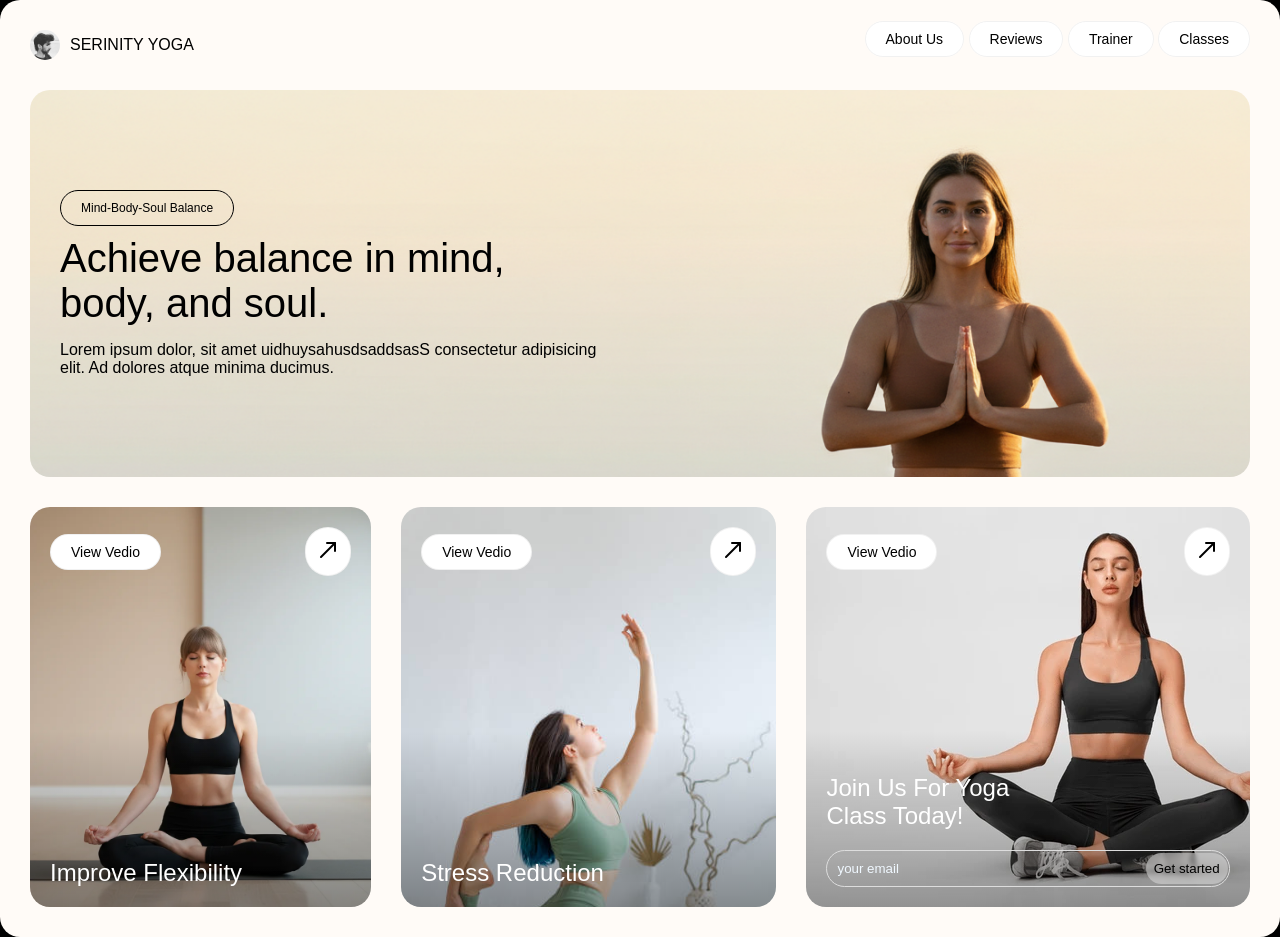
==== index.html @ 4e888dea "created a hero section after 2 days of learning css" ====
<!DOCTYPE html>
<html lang="en">

<head>
    <meta charset="UTF-8">
    <meta name="viewport" content="width=device-width, initial-scale=1.0">
    <title>yoga website</title>
    <link rel="stylesheet" href="index.css">
</head>

<body>
    <nav>
        <div class="logo-holder">
            <img src="dp.jpg" alt="logo">
            <div>SERINITY YOGA</div>
        </div>
        <div class="nav-link">
            <a href="">about us</a>
            <a href="">reviews</a>
            <a href="">trainer</a>
            <a href="">classes</a>
        </div>
    </nav>
    <div class="layout">
        <div class="header-content">
            <div>mind-body-soul balance</div>
            <h2>Achieve balance in mind, body, and soul.</h2>
            <p>Lorem ipsum dolor, sit amet uidhuysahusdsaddsasS consectetur adipisicing elit. Ad dolores atque minima
                ducimus.</p>
        </div>
        <div></div>
    </div>
    <div class="card-holder">
        <div class="card">
            <div class="overlay"></div>
            <div class="card-heading-holder">
                <div>view vedio</div>
                <button>
                    <img src="./img/arrow-right-top.svg" alt="">
                </button>
            </div>
            <div class="card-fotter">
                improve flexibility
            </div>
        </div>
        <div class="card card2">
            <div class="overlay"></div>
            <div class="card-heading-holder">
                <div>view vedio</div>
                <button>
                    <img src="./img/arrow-right-top.svg" alt="">
                </button>
            </div>
            <div class="card-fotter">
                stress reduction
            </div>
        </div>
        <div class="card card3">
            <div class="overlay"></div>
            <div class="card-heading-holder">
                <div>view vedio</div>
                <button>
                    <img src="./img/arrow-right-top.svg" alt="">
                </button>
            </div>
            <div class="card-fotter">

                <div class="card-fotter-content-holder">
                    <div>join us for yoga class today!</div>
                    <div></div>
                </div>
                <div class="card-fotter-input-holder">
                    <input type="text" placeholder="your email">
                    <button>Get started</button>
                </div>
            </div>
        </div>
    </div>

</body>

</html>
---- index.css ----
* {
    margin: 0px;
    padding: 0px;
    text-decoration: none;
    box-sizing: border-box;
    font-family: sans-serif;
    /* border: 1px solid rgba(255, 0, 0, 0.406); */
}

html{
    background-color: black;
}

body {
    background-color: #fffbf7;
    border-radius: 20px;
}

nav {
    padding: 30px;
    display: flex;
    justify-content: space-between;

}

a {
    padding: 9px 20px;
    border-radius: 999px;
    background-color: white;
    color: black;
    font-size: 14px;
    border: 1px solid rgba(0, 0, 0, 0.054);
    text-transform: capitalize;
}

.logo-holder>img {
    width: 30px;
    border-radius: 999px;
}

.logo-holder {
    display: flex;
    gap: 10px;
    align-items: center;
}

.layout {
    /* display: flex;
    justify-content: space-between; */
    margin: 0px 30px 0px 30px;
    border-radius: 20px;
    background: url("./img/bg3.png");
    background-size: cover;
}

.header-content {
    width: 50%;
    padding: 100px 30px;
}

.header-content>div {
    text-transform: capitalize;
}

.header-content>div {
    border: 1px solid black;
    width: fit-content;
    padding: 10px 20px;
    border-radius: 999px;
    font-size: 12px;
}

.header-content>h2 {
    font-size: 40px;
    font-weight: 500;
    margin-top: 10px;
    margin-bottom: 15px;
}

.card-holder {
    padding: 30px;
    display: grid;
    grid-template-columns: 1fr 1.1fr 1.3fr;
    gap: 30px;

}

.card {
    background-color: aqua;
    padding: 20px;
    border-radius: 20px;
    height: 400px;
    display: flex;
    flex-direction: column;
    justify-content: space-between;
    background: url("./img/2.webp");
    background-size: cover;
    position: relative;
}

.card-heading-holder {
    display: flex;
    justify-content: space-between;
    align-items: center;
}

.card-heading-holder>div {
    padding: 9px 20px;
    border-radius: 999px;
    background-color: white;
    color: black;
    font-size: 14px;
    border: 1px solid rgba(0, 0, 0, 0.054);
    text-transform: capitalize;
}

.card-heading-holder>button {
    padding: 10px;
    border-radius: 999px;
    background-color: white;
    color: black;
    font-size: 14px;
    border: 1px solid rgba(0, 0, 0, 0.054);
    text-transform: capitalize;
}

.card-heading-holder>button img {
    width: 24px;
    height: 24px;
}

.card-fotter {
    color: white;
    font-size: 24px;
    font-weight: 500;
    text-transform: capitalize;
    z-index: 1;
}

.card-heading-holder {
    z-index: 1;
}

.card2 {
    background: url("./img/10.jpg");
    background-size: cover;
}

.card3 {
    background: url("./img/7.webp");
    background-size: cover;
}

.card>.overlay {
    height: 400px;
    width: 100%;
    position: absolute;
    left: 0;
    top: 0;
    background: linear-gradient(180deg, rgba(255, 0, 0, 0) 56%, rgba(0, 0, 0, 1) 100%);
    opacity: 0.4;
    border-radius: 20px;
}

/* .card-fotter-content-holder{
    display:flex;
    justify-content: space-between;
} */
.card-fotter-content-holder:nth-child(1) {
    width: 60%;
}

.card-fotter-input-holder>input {
    background-color: transparent;
    padding: 10px;
    border-radius: 999px;
    border: 1.5px solid #ddd;
    width: 100%;
    margin-top: 20px;
}

.card-fotter-input-holder>input::placeholder {
    color: aliceblue;
}

.card-fotter-input-holder>button {
    position: absolute;
    top: 20.5px;
    ;
    right: 0.5px;
    padding: 8px;
    margin: 2px;
    border-radius: 999px;
    color: black;
    background: rgba(225, 225, 225, 0.5);
    backdrop-filter: blur(2px);
    border: none;
}

.card-fotter-input-holder {
    position: relative;
}
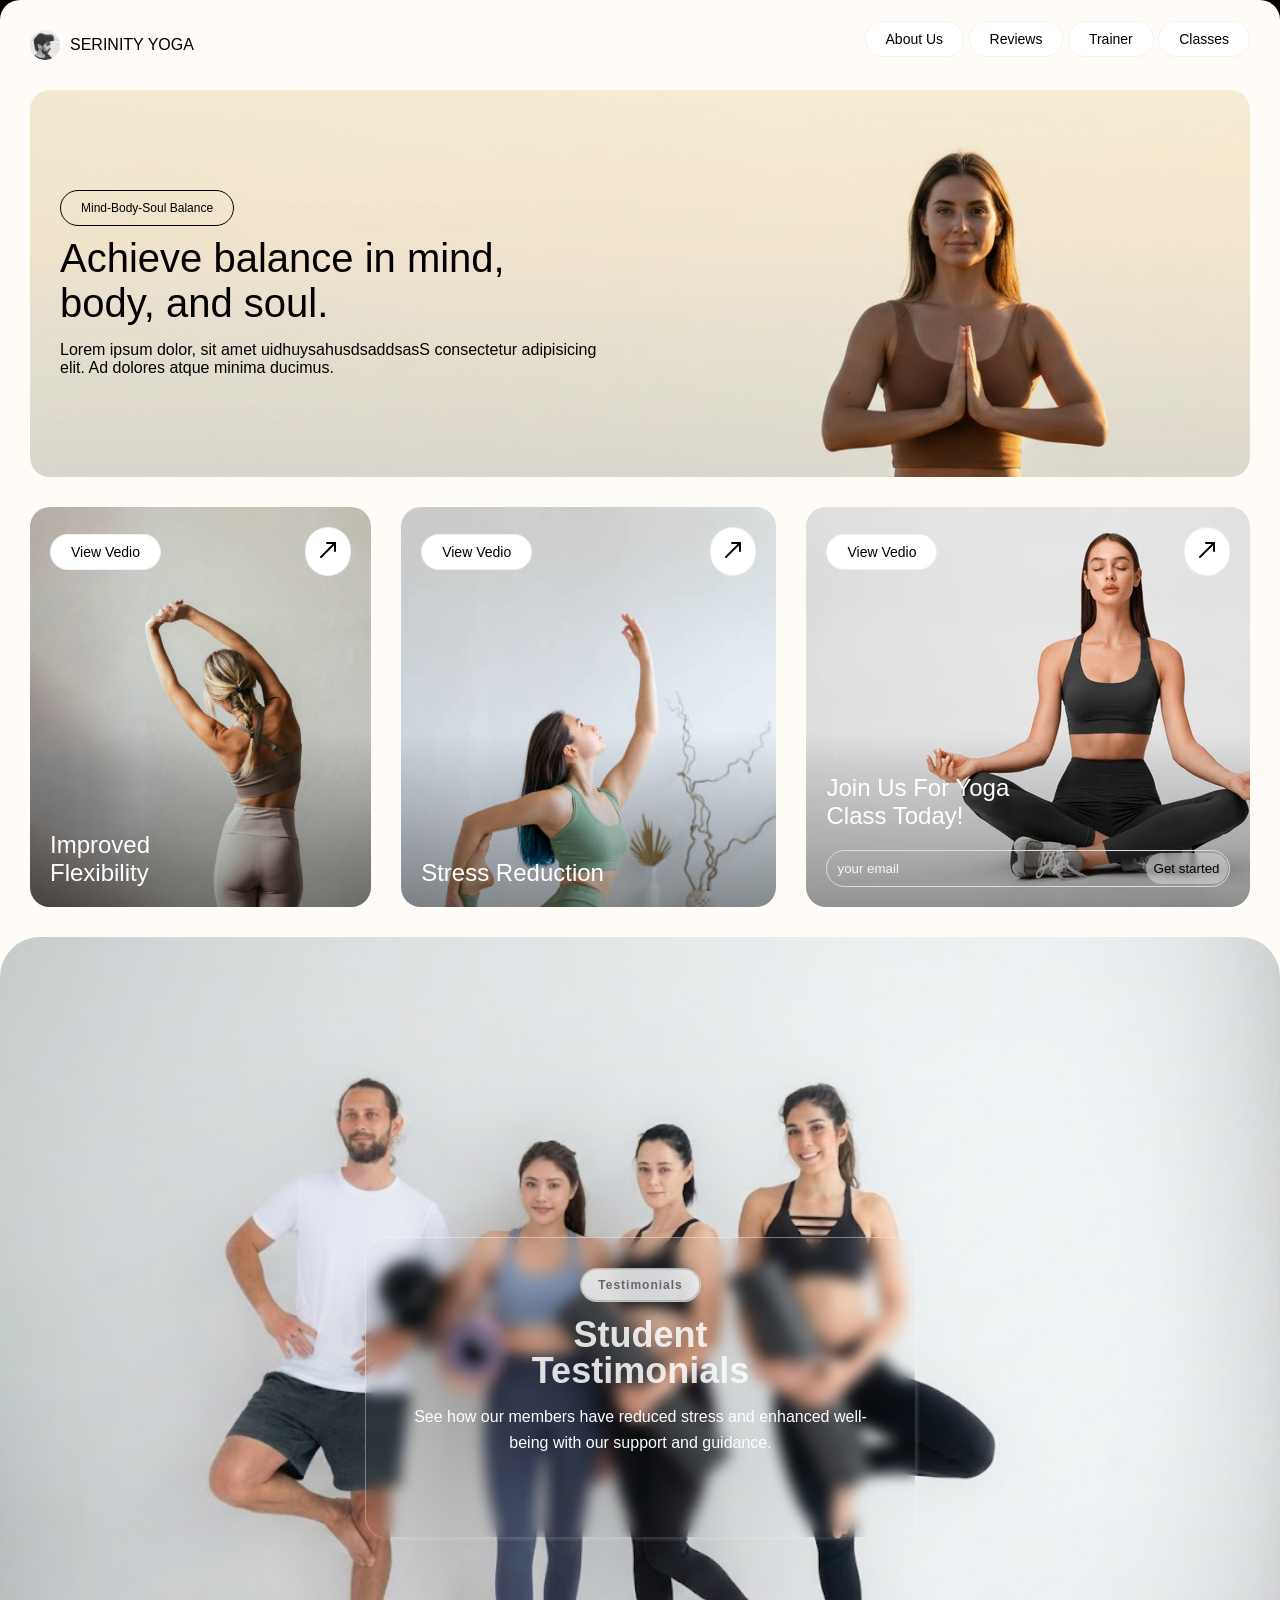
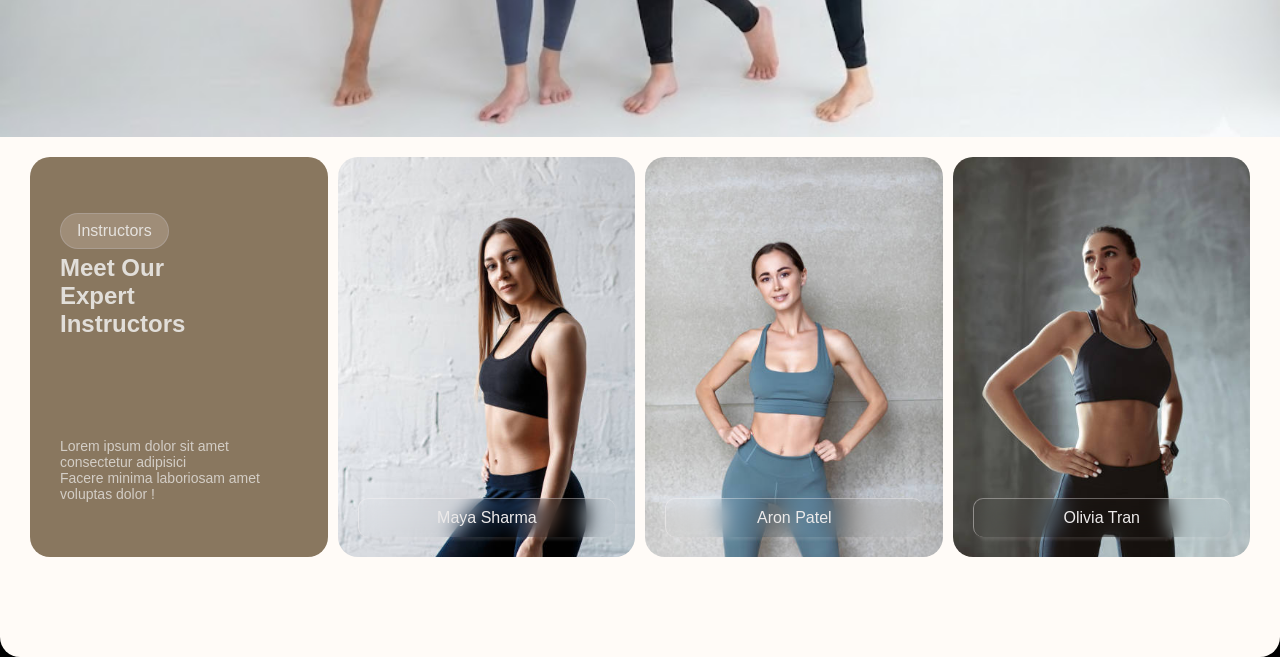
==== commit 650db9c1: "instructor and testimonial page done day2" ====
--- a/index.html
+++ b/index.html
@@ -40,7 +40,7 @@
                 </button>
             </div>
             <div class="card-fotter">
-                improve flexibility
+                improved <br>flexibility
             </div>
         </div>
         <div class="card card2">
@@ -77,6 +77,38 @@
         </div>
     </div>
 
+    <section class="testimonials-header">
+        <div class="glass-container"><button>Testimonials</button>
+            <h2>Student<br>Testimonials</h2>
+            <p>See how our members have reduced stress and enhanced well-being with our support and guidance.</p>
+        </div>
+    </section>
+    <section class="instructor-header">
+        <div class="box1">
+            <span>Instructors</span>
+            <h2>Meet Our <br>Expert <br>Instructors</h2>
+            <p>Lorem ipsum dolor sit amet consectetur adipisici <br>Facere minima laboriosam amet voluptas dolor !</p>
+        </div>
+        </div>
+        <div class="box box2">
+            <div class="overlay">
+                <span>Maya Sharma</span>
+            </div>
+        </div>
+        <div class="box box3">
+            <div class="overlay">
+                <span>Aron Patel</span>
+            </div>
+        </div>
+        <div class="box box4">
+            <div class="overlay">
+                <span>olivia tran</span>
+            </div>
+        </div>
+    </section>
+    <section class="workshop-header">
+        
+    </section>
 </body>
 
 </html>
--- a/index.css
+++ b/index.css
@@ -7,8 +7,9 @@
     /* border: 1px solid rgba(255, 0, 0, 0.406); */
 }
 
-html{
+html {
     background-color: black;
+    height: 100%;
 }
 
 body {
@@ -93,7 +94,7 @@
     display: flex;
     flex-direction: column;
     justify-content: space-between;
-    background: url("./img/2.webp");
+    background: url(img/card-bg2.jpg);
     background-size: cover;
     position: relative;
 }
@@ -199,4 +200,162 @@
 
 .card-fotter-input-holder {
     position: relative;
+}
+
+.testimonials-header {
+    display: flex;
+    flex-direction: column;
+    align-items: center;
+    justify-content: center;
+    text-align: center;
+    padding: 300px 30px 200px 30px;
+    background-color: #fff;
+    border-radius: 40px 40px 0px 0px;
+    background-image: url(img/testimonial-new1.jpg);
+    background-size: cover;
+
+}
+
+.testimonials-header button {
+    background-color: #f3f4f6dd;
+    color: #666;
+    padding: 8px 16px;
+    border-radius: 50px;
+    font-size: 12px;
+    font-weight: 600;
+    margin-bottom: 15px;
+    letter-spacing: 1px;
+    border: 2px groove rgba(128, 128, 128, 0.233);
+}
+
+.testimonials-header h2 {
+    font-size: 36px;
+    line-height: 1;
+    color: rgba(251, 250, 250, 0.865);
+    margin-bottom: 15px;
+}
+
+
+.testimonials-header p {
+    color: rgb(254, 254, 254);
+    width: 480px;
+    line-height: 1.6;
+    margin: 0 auto;
+
+}
+
+.instructor-header {
+    display: flex;
+    justify-content: space-evenly;
+    padding: 20px 30px 100px 30px;
+    max-width: 100%;
+    gap: 10px;
+}
+
+.box1 {
+    display: flex;
+    flex-direction: column;
+    justify-content: center;
+    padding: 30px;
+    background-color: rgb(137, 119, 95);
+    border-radius: 20px;
+    height: 400px;
+    width: 300px;
+    /* background: url(img/plane\ bg\ 5.jpg); */
+    background-size: cover;
+}
+
+.box1 span {
+    color: rgba(245, 245, 245, 0.814);
+    padding: 8px 16px;
+    background-color: #c1b2a163;
+    width: fit-content;
+    border-radius: 999px;
+    /* margin-top: 10px; */
+    border: 1px groove rgba(184, 173, 173, 0.478);
+    margin-bottom: 5px;
+}
+
+.box1 h2 {
+    color: rgba(245, 245, 245, 0.814);
+    margin-bottom: 100px;
+}
+
+.box1 p {
+    font-size: 14px;
+    color: rgba(245, 245, 245, 0.686);
+}
+
+.box2 {
+    display: flex;
+    flex-direction: column;
+    justify-content: flex-end;
+    padding: 20px;
+    background: url(img/card-bg11.jpg);
+    background-size: cover;
+    border-radius: 20px;
+    height: 400px;
+    width: 300px;
+}
+
+.box3 {
+    display: flex;
+    flex-direction: column;
+    justify-content: flex-end;
+    padding: 20px;
+    background: url(img/card-bg12.jpg);
+    background-size: cover;
+
+    border-radius: 20px;
+    height: 400px;
+    width: 300px;
+}
+
+.box4 {
+    display: flex;
+    flex-direction: column;
+    justify-content: flex-end;
+    padding: 20px;
+    background: url(img/card-bg\ 13.jpg);
+    background-size: cover;
+    border-radius: 20px;
+    height: 400px;
+    width: 300px;
+}
+
+.box {
+    position: relative;
+    text-transform: capitalize;
+}
+
+.box .overlay {
+    display: flex;
+    flex-direction: column;
+    justify-content: flex-end;
+    border-radius: 20px;
+    height: 400px;
+    width: auto;
+    text-align: center;
+}
+
+.overlay span {
+    background-color: rgba(255, 255, 255, 0);
+    padding: 10px;
+    border-radius: 10px;
+    backdrop-filter: blur(10px);
+    color: rgb(236, 234, 234);
+    border-top: 1px solid rgba(255, 250, 250, 0.344);
+    border-left: 1px solid rgba(255, 250, 250, 0.407);
+    box-shadow: 3px 3px 3px rgba(255, 250, 250, 0.106);
+}
+.glass-container {
+    height: 300px;
+    width: 550px;
+    padding: 30px;
+    border-radius: 20px;
+    background-color: rgba(255, 255, 255, 0);
+    backdrop-filter: blur(7px);
+    border-top: 1px solid rgba(255, 255, 255, 0.411);
+    border-left: 1px solid rgba(255, 255, 255, 0.355);
+    box-shadow: 3px 3px 3px rgba(255, 255, 255, 0.146);
 }
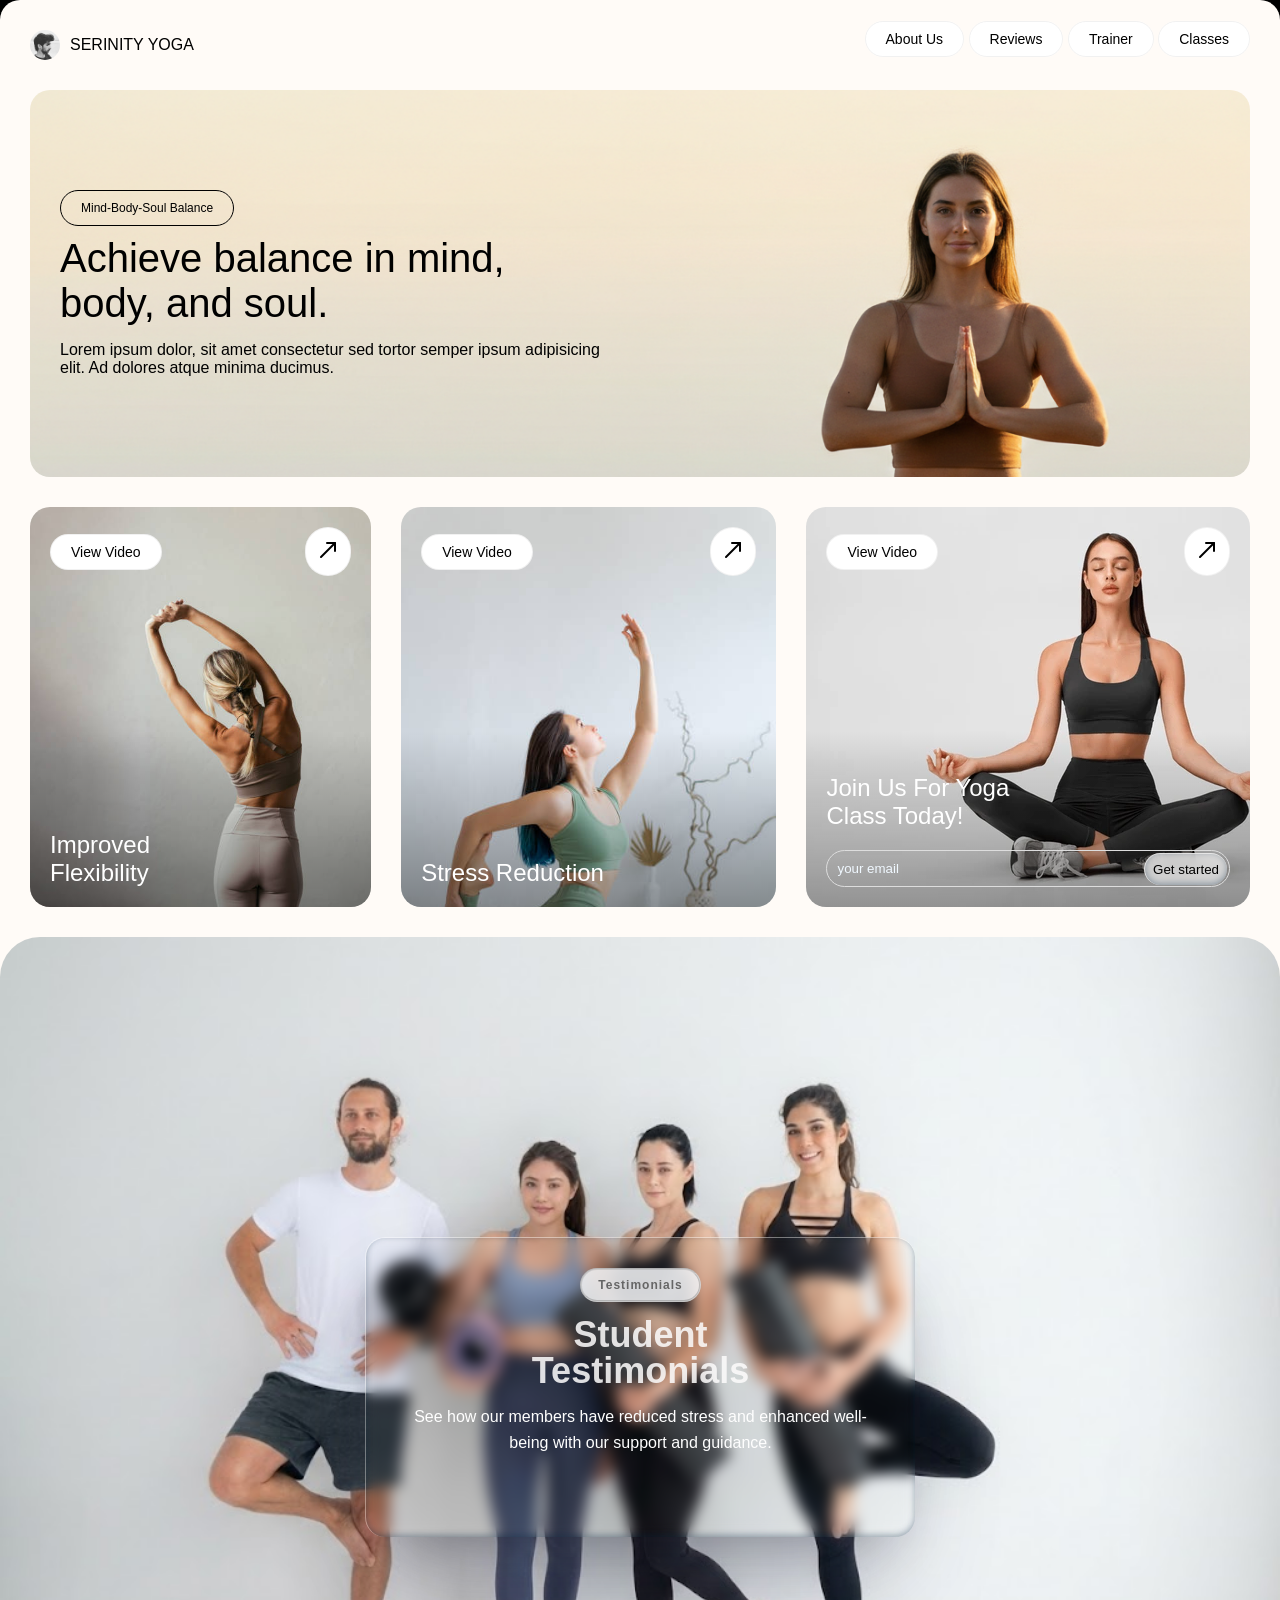
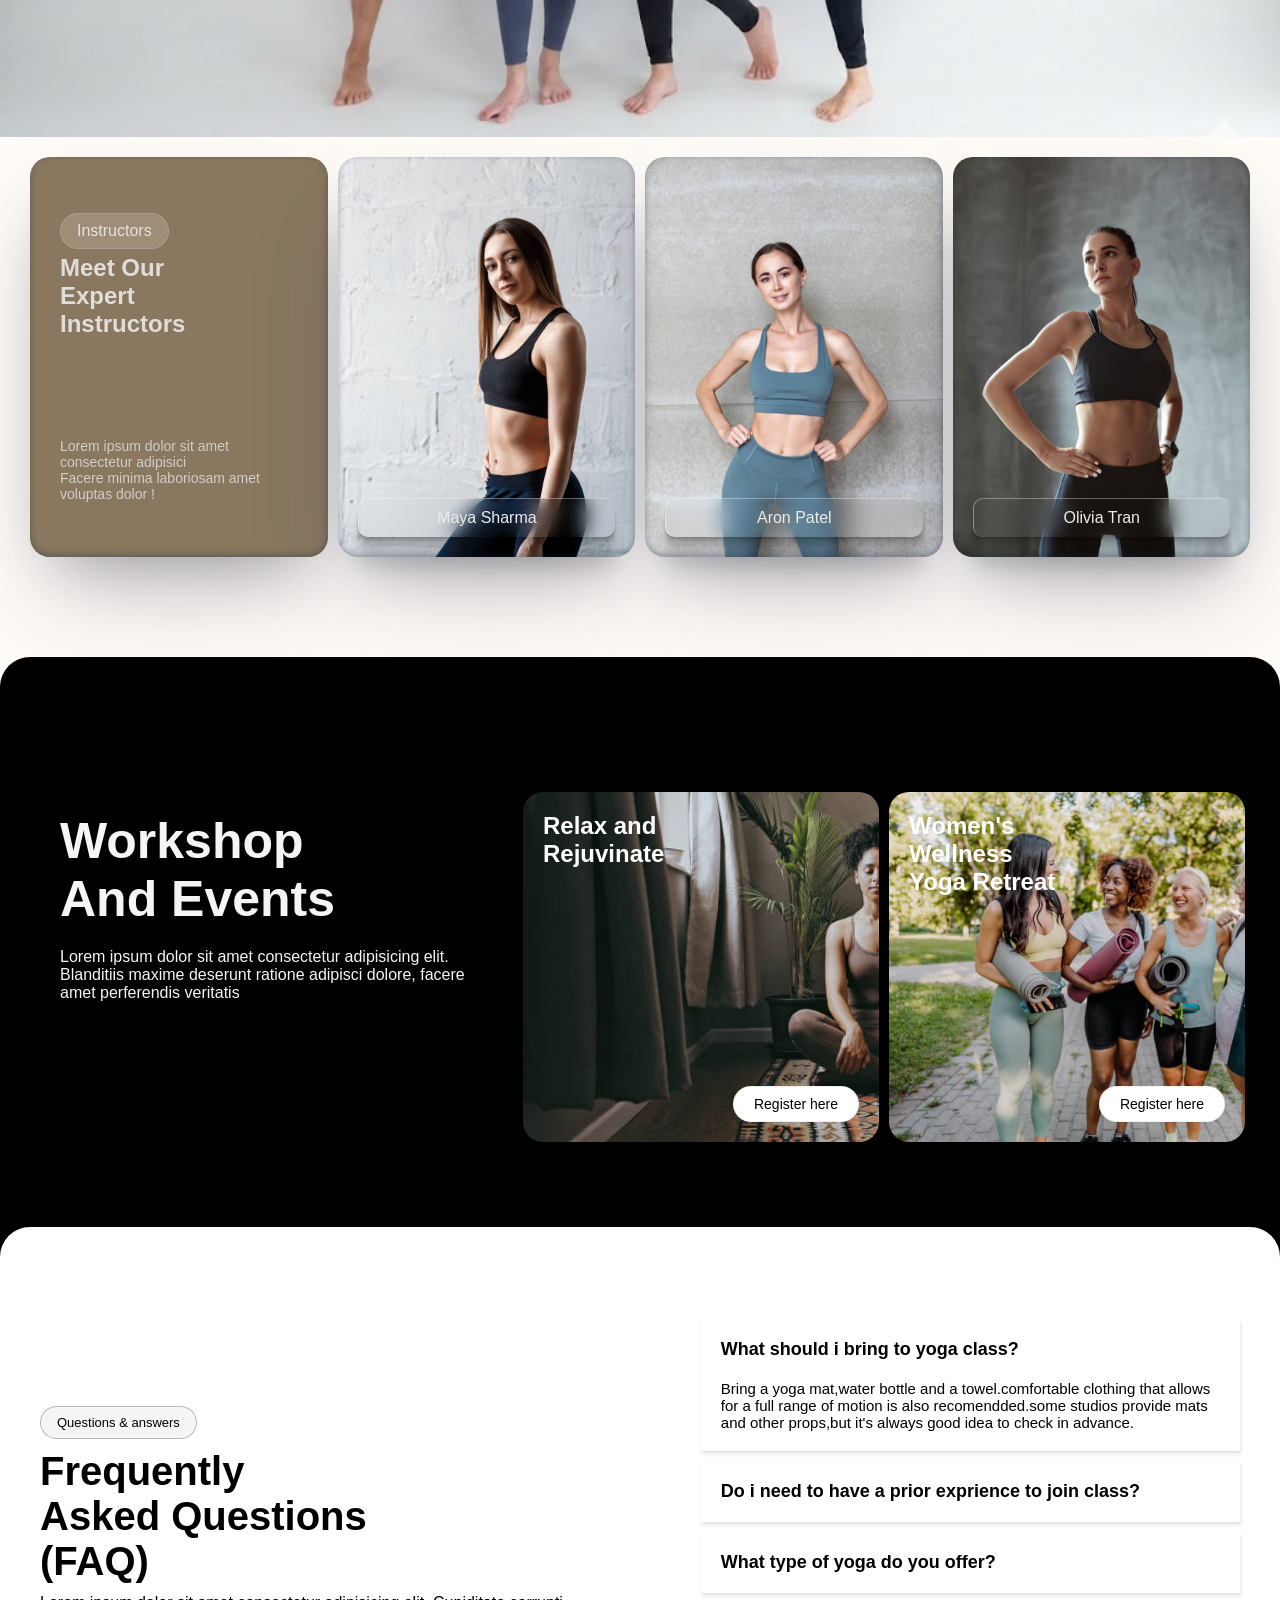
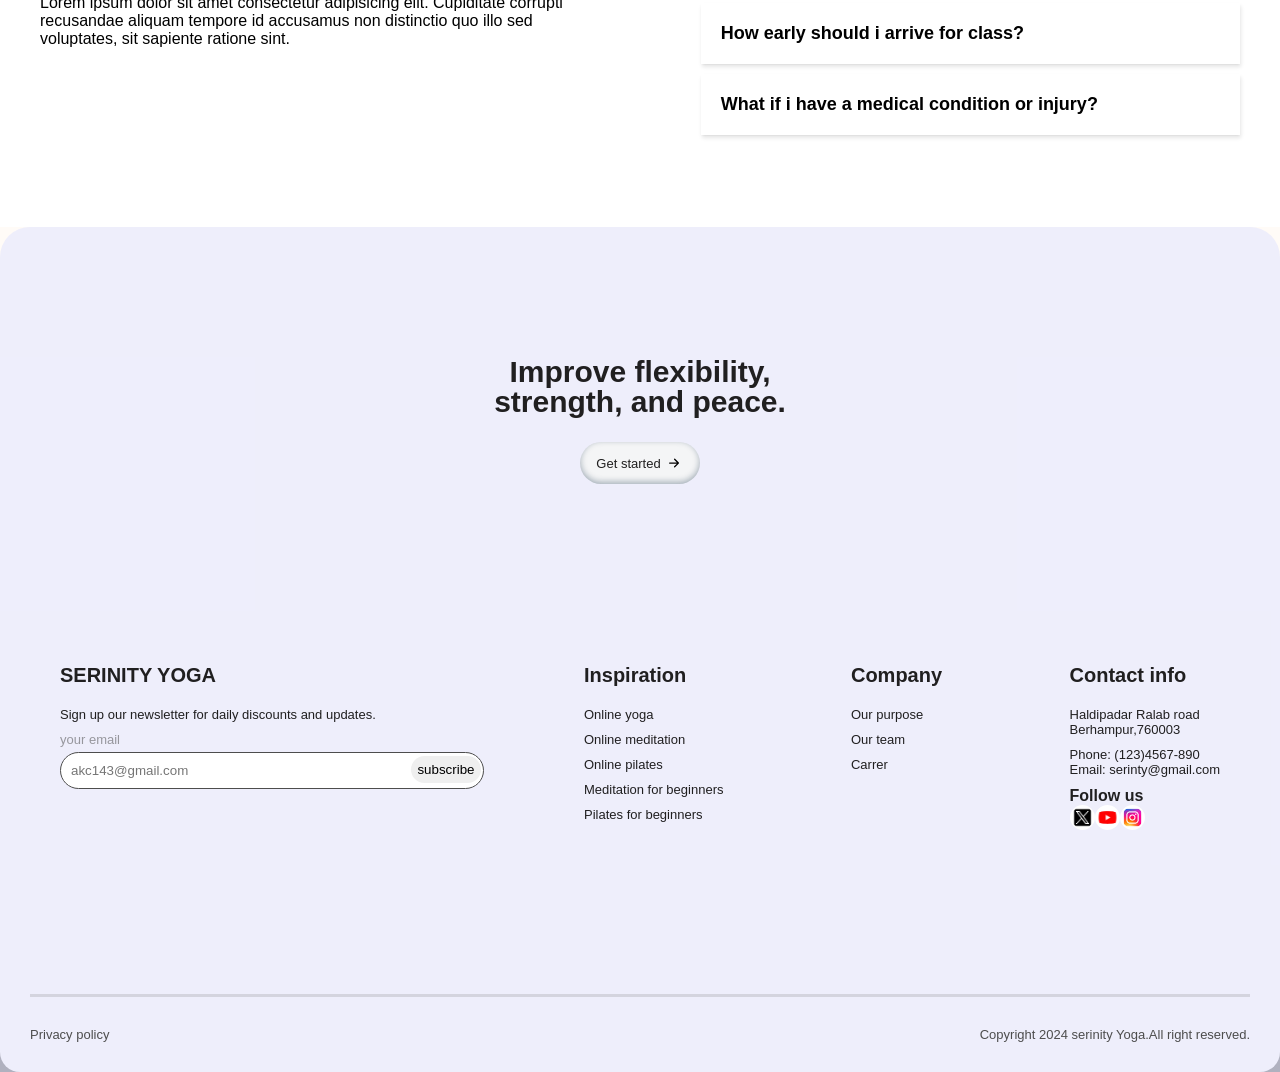
==== commit d629889d: "added few more changes" ====
--- a/index.html
+++ b/index.html
@@ -6,6 +6,9 @@
     <meta name="viewport" content="width=device-width, initial-scale=1.0">
     <title>yoga website</title>
     <link rel="stylesheet" href="index.css">
+    <link rel="preconnect" href="https://fonts.googleapis.com">
+    <link rel="preconnect" href="https://fonts.gstatic.com" crossorigin>
+    <link href="https://fonts.googleapis.com/css2?family=Inter:wght@400;600;700&display=swap" rel="stylesheet">
 </head>
 
 <body>
@@ -25,7 +28,7 @@
         <div class="header-content">
             <div>mind-body-soul balance</div>
             <h2>Achieve balance in mind, body, and soul.</h2>
-            <p>Lorem ipsum dolor, sit amet uidhuysahusdsaddsasS consectetur adipisicing elit. Ad dolores atque minima
+            <p>Lorem ipsum dolor, sit amet consectetur sed tortor semper ipsum adipisicing elit. Ad dolores atque minima
                 ducimus.</p>
         </div>
         <div></div>
@@ -34,7 +37,7 @@
         <div class="card">
             <div class="overlay"></div>
             <div class="card-heading-holder">
-                <div>view vedio</div>
+                <div>view video</div>
                 <button>
                     <img src="./img/arrow-right-top.svg" alt="">
                 </button>
@@ -46,7 +49,7 @@
         <div class="card card2">
             <div class="overlay"></div>
             <div class="card-heading-holder">
-                <div>view vedio</div>
+                <div>view video</div>
                 <button>
                     <img src="./img/arrow-right-top.svg" alt="">
                 </button>
@@ -58,7 +61,7 @@
         <div class="card card3">
             <div class="overlay"></div>
             <div class="card-heading-holder">
-                <div>view vedio</div>
+                <div>view video</div>
                 <button>
                     <img src="./img/arrow-right-top.svg" alt="">
                 </button>
@@ -67,7 +70,6 @@
 
                 <div class="card-fotter-content-holder">
                     <div>join us for yoga class today!</div>
-                    <div></div>
                 </div>
                 <div class="card-fotter-input-holder">
                     <input type="text" placeholder="your email">
@@ -106,9 +108,111 @@
             </div>
         </div>
     </section>
-    <section class="workshop-header">
-        
+    <div class="overlay-container">
+        <!--here i used position property to overlay one div to another but you can also use negative margin which is used below-->
+        <section class="workshop-section">
+            <div class="workshop-container-1">
+                <h1>Workshop <br> And Events</h1>
+                <p>Lorem ipsum dolor sit amet consectetur adipisicing elit. Blanditiis maxime deserunt ratione adipisci
+                    dolore, facere amet perferendis veritatis </p>
+            </div>
+            <div class="workshop-container-2">
+                <div class="workshop-container-card1">
+                    <h1>Relax and <br>Rejuvinate</h1>
+
+                    <a href="/form.html" target="_blank">Register here</a>
+                </div>
+                <div class="workshop-container-card2">
+                    <h1>Women's <br>Wellness <br>Yoga Retreat</h1>
+                    <a href="/form.html" target="_blank">Register here</a>
+                </div>
+            </div>
+        </section>
+
+        <section class="faq-section">
+            <div class="faq-container-1">
+                <button>Questions & answers</button>
+                <h1>Frequently <br>Asked Questions <br>(FAQ)</h1>
+                <p>Lorem ipsum dolor sit amet consectetur adipisicing elit. Cupiditate corrupti recusandae aliquam
+                    tempore id accusamus non distinctio quo illo sed voluptates, sit sapiente ratione sint.</p>
+            </div>
+            <div class="faq-container-2">
+                <div class="faq faq-bold">What should i bring to yoga class? <br>
+                    <p>Bring a yoga mat,water bottle and a towel.comfortable clothing that allows for a full range of
+                        motion is also recomendded.some studios provide mats and other props,but it's always good idea
+                        to check in advance.</p>
+                </div>
+
+                <div class="faq faq-bold">Do i need to have a prior exprience to join class?</div>
+                <div class="faq faq-bold">What type of yoga do you offer?</div>
+                <div class="faq faq-bold">How early should i arrive for class?</div>
+                <div class="faq faq-bold">What if i have a medical condition or injury?</div>
+            </div>
+        </section>
+    </div>
+    <section class="fotter">
+        <div class="fotter-heading flex-column">
+            <div id="heading">
+                <h1>Improve flexibility,<br> strength, and peace.</h1>
+            </div>
+            <div class="button-holder flex">
+                <div>Get started</div>
+                <div><img src="img/arrow-right-short.svg" alt="right-arrowsvg" srcset=""></div>
+            </div>
+        </div>
+        <div class="fotter-content flex">
+            <div class="fotter-content-container1">
+                <div class="content flex-column" id="subcribe-box">
+                    <h3 id="big-head">SERINITY YOGA</h3>
+                    <P>Sign up our newsletter for daily discounts and updates.</P>
+                    <div class="email-box flex-column">
+                        <label for="email">your email</label>
+                        <div class="flex subscribe-input-holder">
+                            <input type="text" placeholder="akc143@gmail.com" class="no-border">
+                            <button class="no-border">subscribe</button>
+                        </div>
+                    </div>
+                </div>
+            </div>
+            <div class="fotter-content-container2 flex">
+                <div class="content flex-column">
+                    <h3>Inspiration</h3>
+                    <p>Online yoga</p>
+                    <p>Online meditation</p>
+                    <p>Online pilates</p>
+                    <p>Meditation for beginners</p>
+                    <p>Pilates for beginners</p>
+                </div>
+                <div class="content flex-column">
+                    <h3>Company</h3>
+                    <p>Our purpose</p>
+                    <p>Our team</p>
+                    <p>Carrer</p>
+                </div>
+                <div class="content flex-column">
+                    <h3>Contact info</h3>
+                    <p>Haldipadar Ralab road <br>
+                        Berhampur,760003</p>
+                    <p>Phone: (123)4567-890 <br>
+                        Email: serinty@gmail.com</p>
+                    <div class="followus-holder">
+                        <h4>Follow us</h4>
+                        <div class="followus-logo-holder flex">
+                            <a href=""><img src="img/x logo.png" alt="x-logo" srcset=""></a>
+                            <a href=""><img src="img/youtube logo.png" alt="youtube-logo" srcset=""></a>
+                            <a href=""><img src="img/insta-logo-coloured.avif" alt="" srcset=""></a>
+                        </div>
+                    </div>
+                </div>
+            </div>
+        </div>
+        <div class="copyright-container flex">
+            <div>Privacy policy</div>
+            <div>Copyright 2024 serinity Yoga.All right reserved.</div>
+        </div>
+
     </section>
+
 </body>
 
 </html>
--- a/index.css
+++ b/index.css
@@ -24,7 +24,7 @@
 
 }
 
-a {
+nav a {
     padding: 9px 20px;
     border-radius: 999px;
     background-color: white;
@@ -187,15 +187,20 @@
 .card-fotter-input-holder>button {
     position: absolute;
     top: 20.5px;
-    ;
-    right: 0.5px;
+    right: 1px;
     padding: 8px;
     margin: 2px;
     border-radius: 999px;
     color: black;
-    background: rgba(225, 225, 225, 0.5);
+    background: rgba(225, 225, 225, 0.859);
     backdrop-filter: blur(2px);
     border: none;
+    backdrop-filter: blur(7px);
+    border-top: 1px solid rgba(255, 255, 255, 0.411);
+    border-left: 1px solid rgba(255, 255, 255, 0.355);
+    box-shadow: 3px 3px 3px rgba(255, 255, 255, 0.146);
+    box-shadow: rgba(50, 50, 93, 0.25) 0px 50px 100px -20px, rgba(0, 0, 0, 0.3) 0px 30px 60px -30px, rgba(10, 37, 64, 0.35) 0px -2px 6px 0px inset;
+
 }
 
 .card-fotter-input-holder {
@@ -263,6 +268,8 @@
     width: 300px;
     /* background: url(img/plane\ bg\ 5.jpg); */
     background-size: cover;
+    box-shadow: rgba(50, 50, 93, 0.25) 0px 50px 100px -20px, rgba(0, 0, 0, 0.3) 0px 30px 60px -30px, rgba(10, 37, 64, 0.35) 0px -2px 6px 0px inset;
+
 }
 
 .box1 span {
@@ -296,6 +303,8 @@
     border-radius: 20px;
     height: 400px;
     width: 300px;
+    box-shadow: rgba(50, 50, 93, 0.25) 0px 50px 100px -20px, rgba(0, 0, 0, 0.3) 0px 30px 60px -30px, rgba(10, 37, 64, 0.35) 0px -2px 6px 0px inset;
+
 }
 
 .box3 {
@@ -309,6 +318,7 @@
     border-radius: 20px;
     height: 400px;
     width: 300px;
+    box-shadow: rgba(50, 50, 93, 0.25) 0px 50px 100px -20px, rgba(0, 0, 0, 0.3) 0px 30px 60px -30px, rgba(10, 37, 64, 0.35) 0px -2px 6px 0px inset;
 }
 
 .box4 {
@@ -321,6 +331,7 @@
     border-radius: 20px;
     height: 400px;
     width: 300px;
+    box-shadow: rgba(50, 50, 93, 0.25) 0px 50px 100px -20px, rgba(0, 0, 0, 0.3) 0px 30px 60px -30px, rgba(10, 37, 64, 0.35) 0px -2px 6px 0px inset;
 }
 
 .box {
@@ -346,8 +357,9 @@
     color: rgb(236, 234, 234);
     border-top: 1px solid rgba(255, 250, 250, 0.344);
     border-left: 1px solid rgba(255, 250, 250, 0.407);
-    box-shadow: 3px 3px 3px rgba(255, 250, 250, 0.106);
-}
+    box-shadow: rgba(0, 0, 0, 0.09) 0px 2px 1px, rgba(0, 0, 0, 0.09) 0px 4px 2px, rgba(0, 0, 0, 0.09) 0px 8px 4px, rgba(0, 0, 0, 0.09) 0px 16px 8px, rgba(0, 0, 0, 0.09) 0px 32px 16px;
+}
+
 .glass-container {
     height: 300px;
     width: 550px;
@@ -358,4 +370,309 @@
     border-top: 1px solid rgba(255, 255, 255, 0.411);
     border-left: 1px solid rgba(255, 255, 255, 0.355);
     box-shadow: 3px 3px 3px rgba(255, 255, 255, 0.146);
+    box-shadow: rgba(50, 50, 93, 0.25) 0px 50px 100px -20px, rgba(0, 0, 0, 0.3) 0px 30px 60px -30px, rgba(10, 37, 64, 0.35) 0px -2px 6px 0px inset;
+}
+
+.workshop-section {
+    display: flex;
+    align-items: center;
+    text-align: left;
+    justify-content: space-between;
+    background-color: rgb(0, 0, 0);
+    height: 600px;
+    border-radius: 30px 30px 0px 0px;
+    padding: 30px;
+}
+
+.workshop-container-1 {
+    color: whitesmoke;
+    padding: 30px;
+    width: 40%;
+    margin-bottom: 100px;
+}
+
+.workshop-container-1 h1 {
+    font-size: 50px;
+    margin-bottom: 20px;
+}
+
+.workshop-container-2 {
+    display: flex;
+    width: 60%;
+    justify-content: center;
+    text-align: center;
+    height: auto;
+    margin-top: 20px;
+}
+
+.workshop-container-card1 {
+    height: 350px;
+    width: 50%;
+    color: rgb(255, 255, 255);
+    display: flex;
+    flex-direction: column;
+    align-items: flex-start;
+    margin: 5px;
+    border-radius: 20px;
+    background-image: url(img/workshop-cardbg4.jpg);
+    background-size: cover;
+    padding: 20px;
+    text-align: left;
+}
+
+.workshop-container-card1 a {
+    margin-left: auto;
+    margin-top: auto;
+    border-radius: 20px;
+    padding: 9px 20px;
+    border-radius: 999px;
+    background-color: white;
+    color: black;
+    font-size: 14px;
+    border: 1px solid rgba(0, 0, 0, 0.054);
+}
+
+.workshop-container-card2 {
+    height: 350px;
+    width: 50%;
+    color: rgb(255, 255, 255);
+    display: flex;
+    flex-direction: column;
+    align-items: flex-start;
+    margin: 5px;
+    border-radius: 20px;
+    background-image: url(img/workshop-cardbg6.jpg);
+    background-size: cover;
+    padding: 20px;
+    text-align: left;
+}
+
+.workshop-container-card2 a {
+    margin-left: auto;
+    margin-top: auto;
+    border-radius: 20px;
+    padding: 9px 20px;
+    border-radius: 999px;
+    background-color: white;
+    color: black;
+    font-size: 14px;
+    border: 1px solid rgba(0, 0, 0, 0.054);
+}
+
+.faq-section {
+    display: flex;
+    align-items: center;
+    text-align: left;
+    justify-content: space-between;
+    height: 600px;
+    padding: 30px;
+    border-radius: 30px 30px 0px 0px;
+    background-color: white;
+    width: 100%;
+}
+
+.overlay-container {
+    position: relative;
+}
+
+.faq-section {
+    margin-top: -30px;
+    margin-bottom: 50px;
+}
+
+.faq-container-1 {
+    width: 50%;
+    padding: 10px;
+
+}
+
+.faq-container-2 {
+    width: 50%;
+    margin-left: 100px;
+}
+
+.faq-container-1 button {
+    color: black;
+    border-radius: 30px;
+    padding: 8px 16px;
+    font-size: 13px;
+    background-color: whitesmoke;
+    margin-bottom: 10px;
+    border: 1.5px solid rgba(128, 128, 128, 0.51);
+}
+
+.faq-container-1 h1 {
+    font-size: 40px;
+    margin-bottom: 10px;
+}
+
+.faq-container-2 .faq {
+    background-color: rgb(255, 255, 255);
+    margin: 10px;
+    padding: 20px;
+    box-shadow: 1px 3px 4px rgb(0 0 0 / 0.1), 0 1px 2px -1px rgb(0 0 0 / 0.1);
+    /* border-bottom: 1px solid #ddd; */
+}
+
+.faq-bold {
+    font-weight: 800;
+    font-size: 18px;
+}
+
+.faq p {
+    padding: 20px 0px 0px 0px;
+    font-weight: normal;
+    font-size: 15px;
+}
+
+.fotter {
+    display: flex;
+    flex-direction: column;
+    justify-content: space-between;
+    gap: 100px;
+    padding: 30px;
+    background-color: #e9eafdc1;
+    border-radius: 30px 30px 0px 0px;
+    margin-top: -50px;
+    color: rgba(17, 16, 16, 0.934);
+}
+
+.flex-column {
+    display: flex;
+    flex-direction: column;
+}
+
+.flex {
+    display: flex;
+    align-items: center;
+}
+
+.fotter-heading {
+    justify-content: center;
+    align-items: center;
+    gap: 10px;
+    text-align: center;
+    padding: 50px;
+    margin-top: 50px;
+
+
+}
+
+#heading {
+    font-size: 20px;
+    line-height: 1;
+    color: rgba(17, 16, 16, 0.934);
+    margin-bottom: 15px;
+    font-weight: 900;
+}
+
+.button-holder {
+    gap: 3px;
+    justify-content: center;
+    background-color: rgb(244, 245, 246);
+    padding: 8px 16px;
+    border-radius: 30px;
+    text-align: center;
+    align-items: center;
+    box-shadow: rgba(50, 50, 93, 0.25) 0px 50px 100px -20px, rgba(0, 0, 0, 0.3) 0px 30px 60px -30px, rgba(10, 37, 64, 0.35) 0px -2px 6px 0px inset;
+
+}
+
+.button-holder div {
+    font-weight: 520;
+    font-size: 13px;
+}
+
+.button-holder img {
+    height: 20px;
+    width: 20px;
+    margin-top: 3px;
+}
+
+.fotter-content {
+    gap: 100px;
+    padding: 30px;
+    justify-content: space-between;
+}
+
+.followus-logo-holder img {
+    height: 25px;
+    width: 25px;
+    border-radius: 50%;
+}
+
+.fotter-content-container1 {
+    width: 40%;
+}
+
+.fotter-content-container2 {
+    gap: 10px;
+    justify-content: space-between;
+    width: 60%;
+}
+
+.content label {
+    color: #4d4d4d8b;
+    font-size: 13px;
+    padding-bottom: 5px;
+}
+
+.content h3 {
+    padding-bottom: 20px;
+    font-size: 20px;
+    font-weight: 600;
+}
+
+.content {
+    height: 200px;
+    width: auto;
+}
+
+.content p {
+    font-size: 13px;
+    margin-bottom: 10px;
+}
+
+
+
+
+
+.no-border {
+    border: none;
+    outline: none;
+}
+
+
+
+
+
+.copyright-container {
+    justify-content: space-between;
+    padding-top: 30px;
+    font-size: 13px;
+    border-top: 3px solid rgba(128, 128, 128, 0.237);
+    color: #4d4d4d;
+}
+
+.subscribe-input-holder {
+    position: relative;
+}
+
+.subscribe-input-holder input {
+    padding: 10px;
+    border-radius: 999px;
+    width: 100%;
+    border: 1px solid #4d4d4d;
+}
+
+.subscribe-input-holder input:focus {
+    border: 1px solid black;
+}
+
+.subscribe-input-holder button {
+    border-radius: 999px;
+    padding: 6px;
+    position: absolute;
+    top: 3.5px;
+    right: 3.5px;
 }
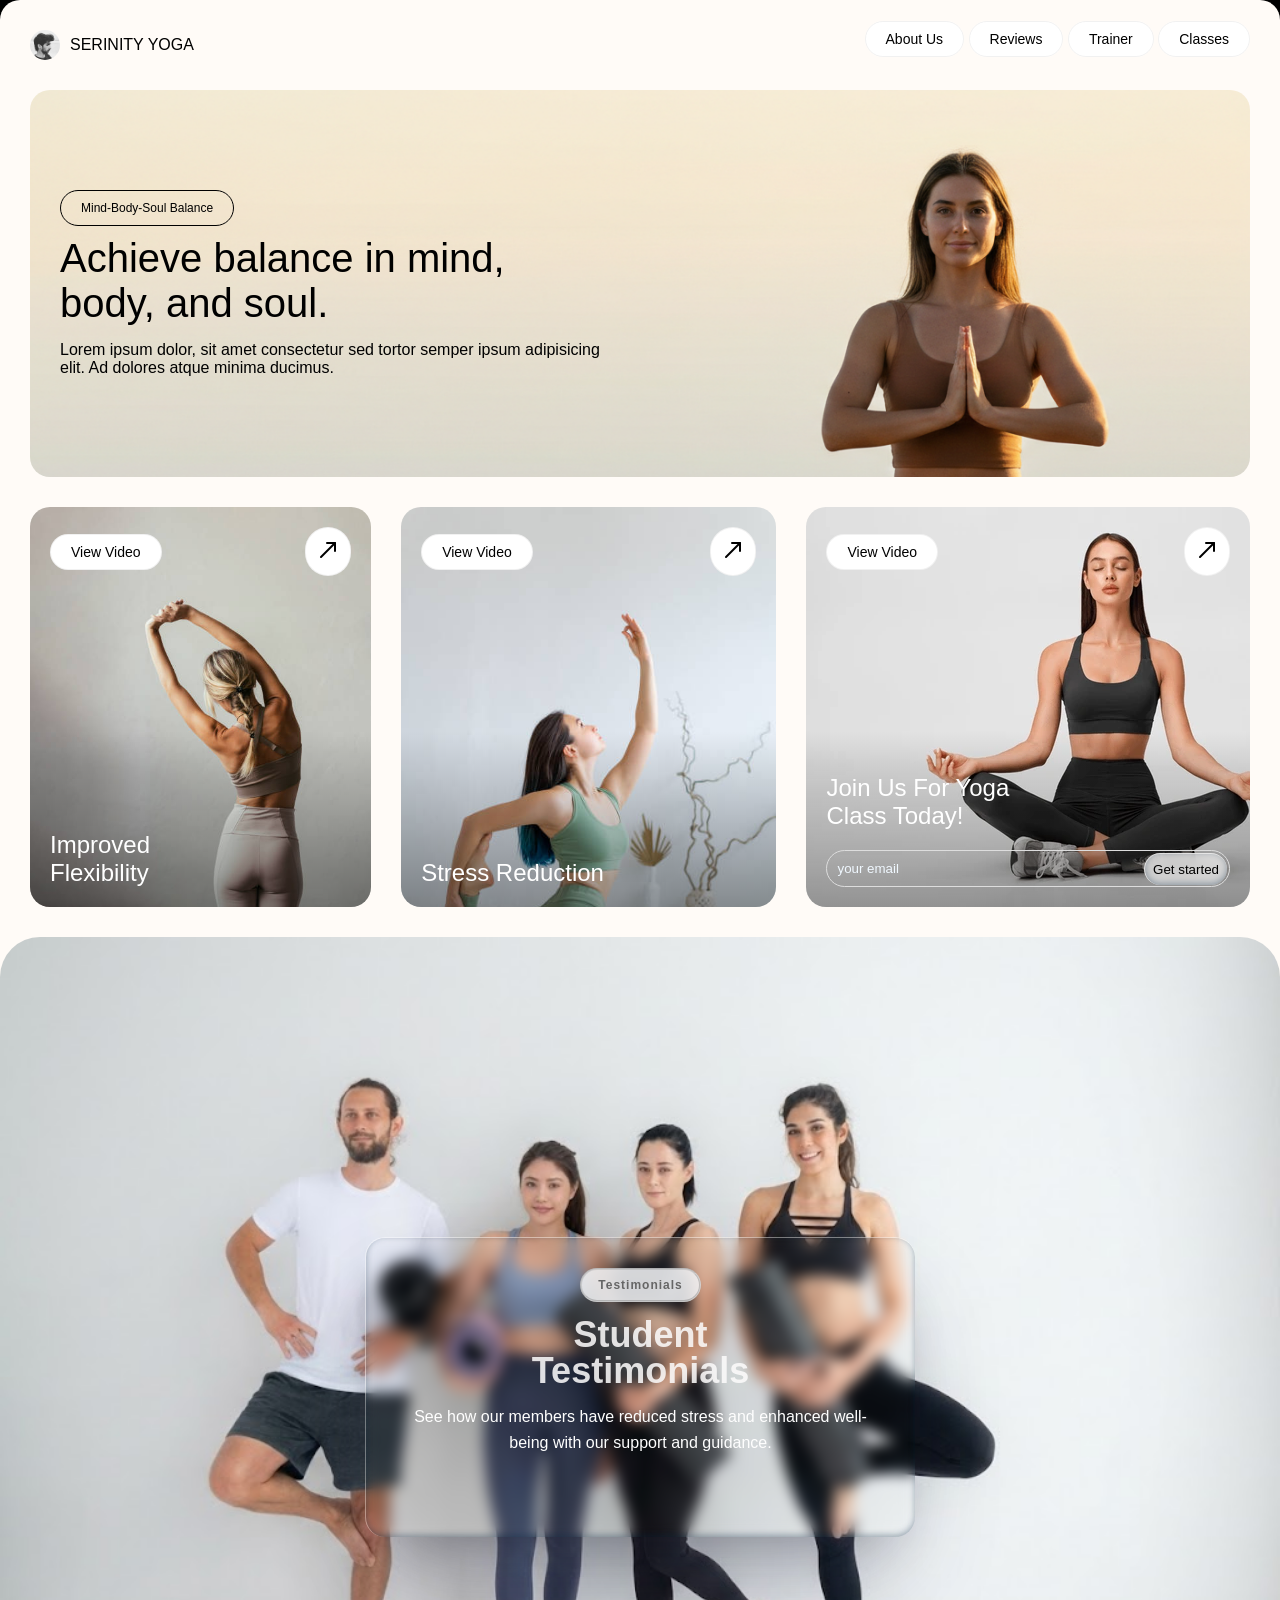
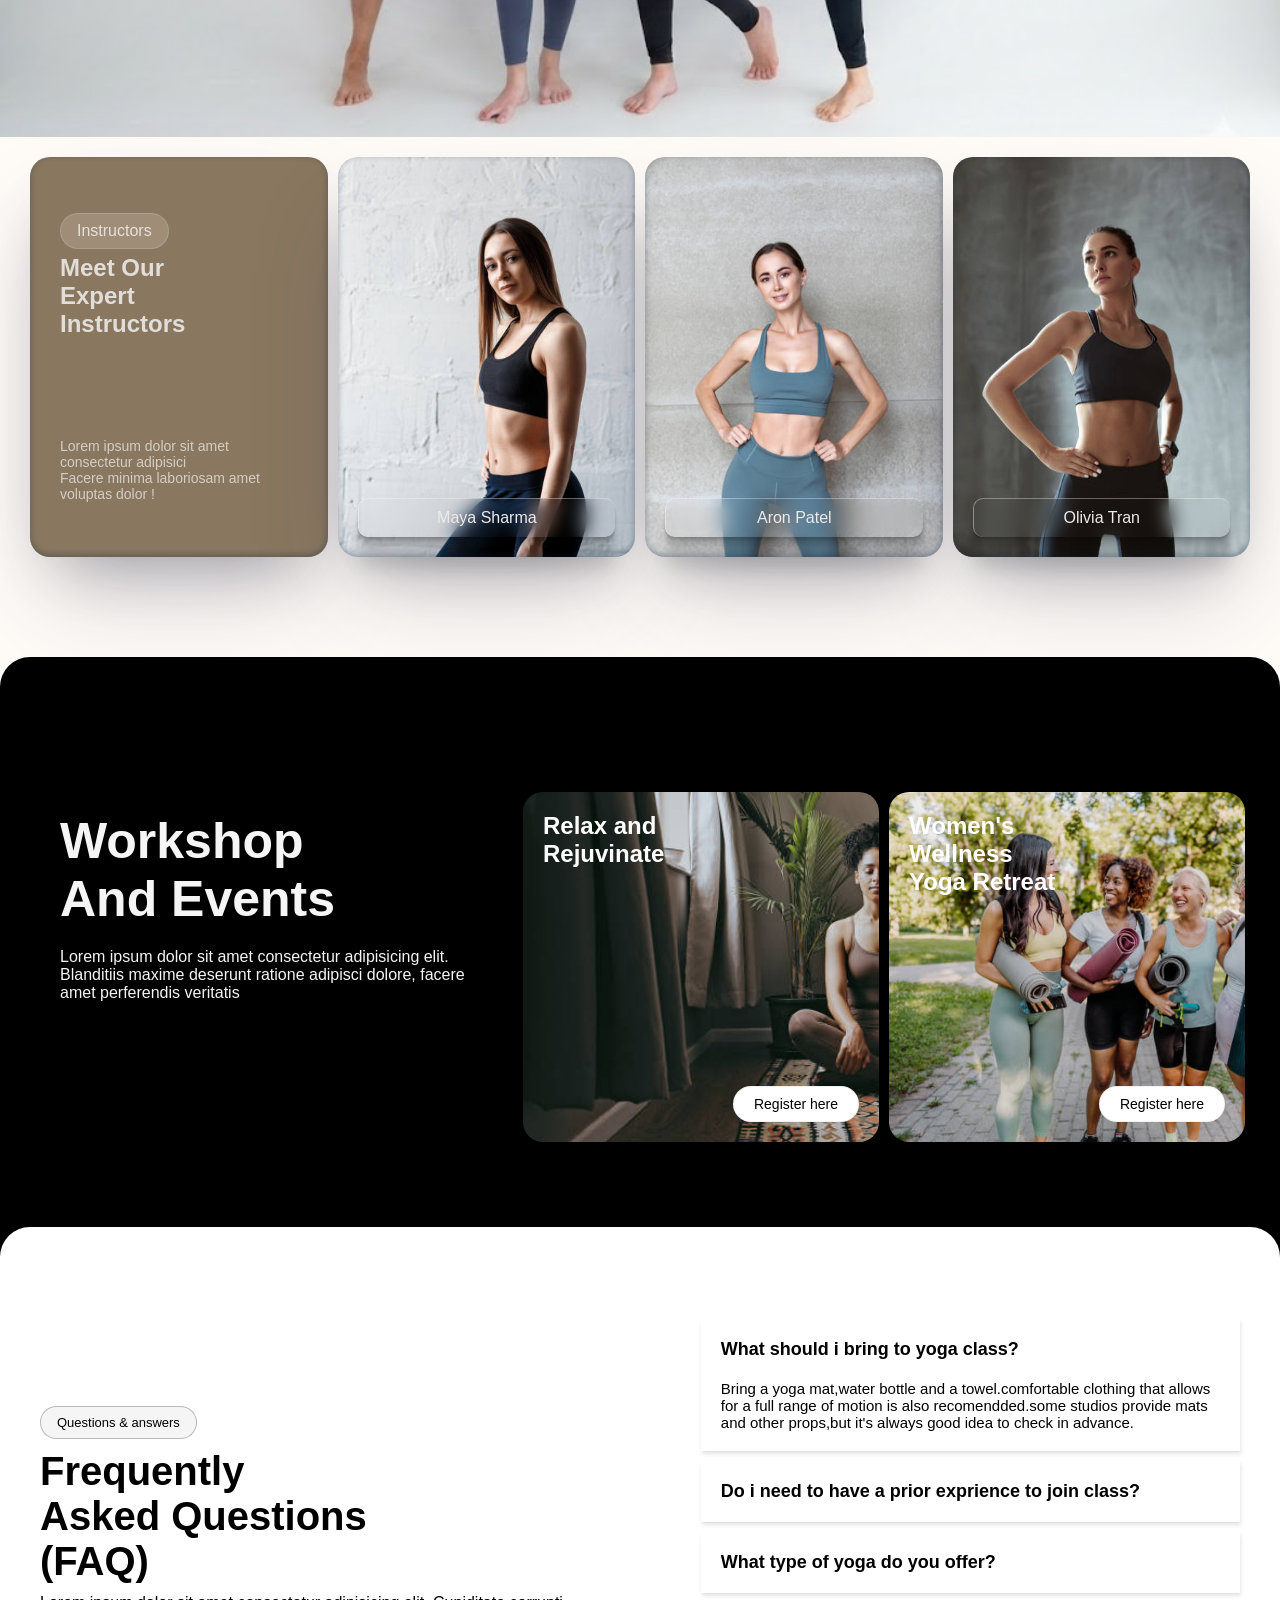
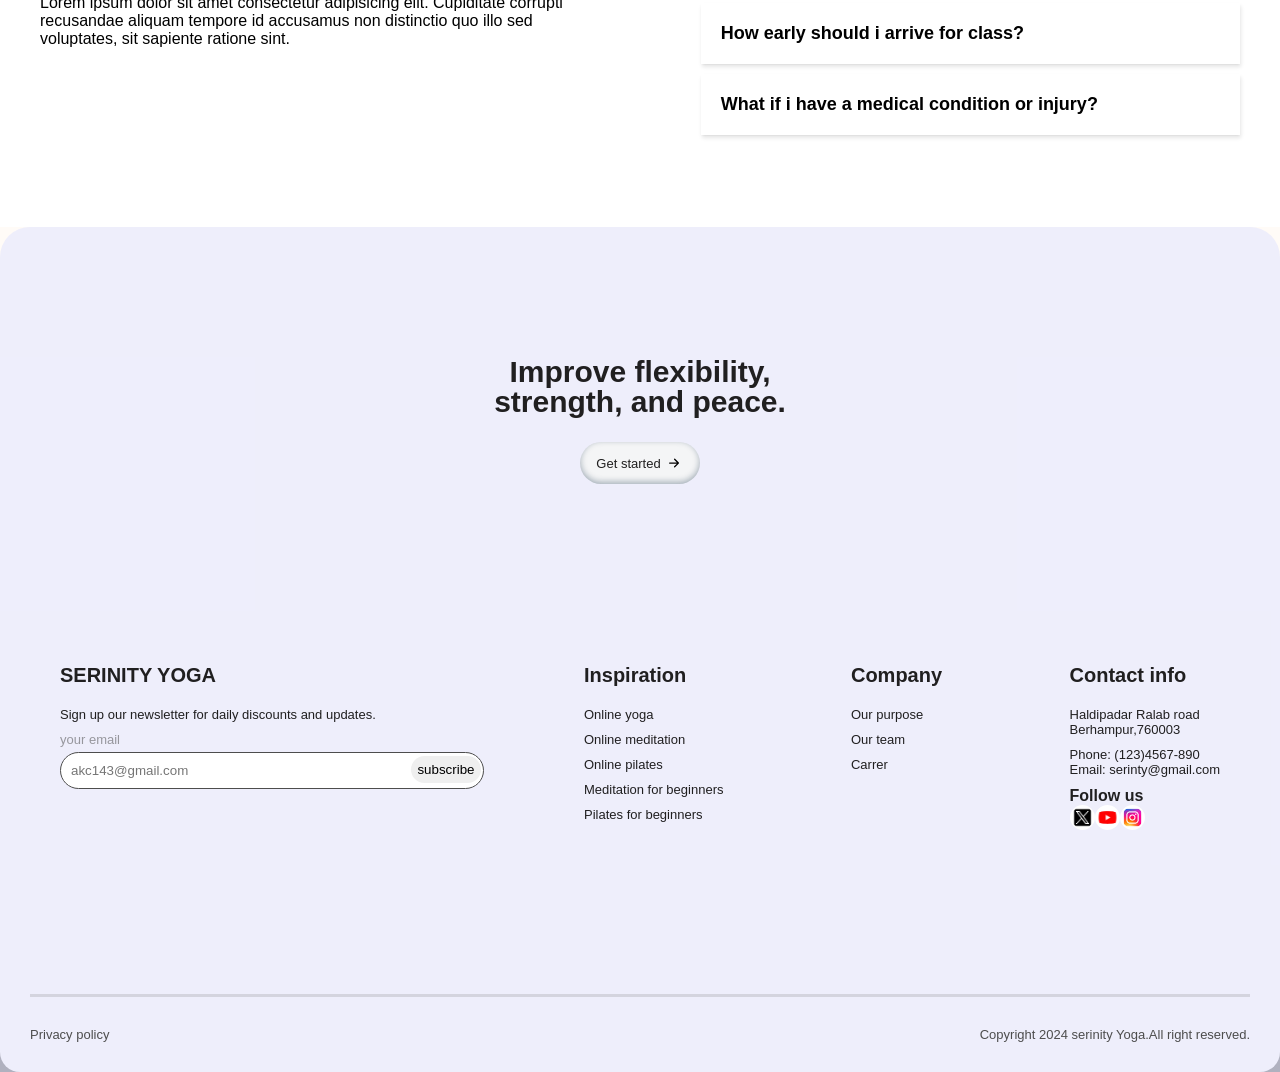
==== commit 878c2d3e: "responsive css" ====
--- a/index.html
+++ b/index.html
@@ -9,9 +9,20 @@
     <link rel="preconnect" href="https://fonts.googleapis.com">
     <link rel="preconnect" href="https://fonts.gstatic.com" crossorigin>
     <link href="https://fonts.googleapis.com/css2?family=Inter:wght@400;600;700&display=swap" rel="stylesheet">
+    <link rel="stylesheet" href="responsive.css">
+    <link rel="stylesheet" href="util.css">
 </head>
 
 <body>
+    <div id="mobile-menu">
+        <div class="fade-animation">
+            <button onclick="toogleMenu()">close</button>
+            <a href="">about us</a>
+            <a href="">reviews</a>
+            <a href="">trainer</a>
+            <a href="">classes</a>
+        </div>
+    </div>
     <nav>
         <div class="logo-holder">
             <img src="dp.jpg" alt="logo">
@@ -23,6 +34,7 @@
             <a href="">trainer</a>
             <a href="">classes</a>
         </div>
+        <button onclick="toogleMenu()">menu</button>
     </nav>
     <div class="layout">
         <div class="header-content">
@@ -215,4 +227,6 @@
 
 </body>
 
+<script src="scriipt.js"></script>
+
 </html>
--- a/index.css
+++ b/index.css
@@ -15,6 +15,9 @@
 body {
     background-color: #fffbf7;
     border-radius: 20px;
+    overflow-x: hidden;
+    overflow-y: auto;
+    max-width: 100vw;
 }
 
 nav {
@@ -32,6 +35,10 @@
     font-size: 14px;
     border: 1px solid rgba(0, 0, 0, 0.054);
     text-transform: capitalize;
+}
+
+nav button {
+    display: none;
 }
 
 .logo-holder>img {
@@ -675,4 +682,4 @@
     position: absolute;
     top: 3.5px;
     right: 3.5px;
-}+}
--- a/responsive.css
+++ b/responsive.css
@@ -0,0 +1,207 @@
+@media screen and (max-width: 600px) {
+    nav a {
+        display: none;
+    }
+
+    nav {
+        padding: 10px;
+        display: flex;
+        justify-content: space-between;
+
+    }
+
+    .logo-holder {
+        display: flex;
+        gap: 10px;
+        align-items: center;
+    }
+
+    .layout {
+        margin: 0px 10px 0px 10px;
+        border-radius: 20px;
+        background: url("./img/bg3.png");
+        background-size: cover;
+        background-position: center;
+    }
+
+    .header-content {
+        width: 100%;
+        padding: 50px 20px;
+    }
+
+    .header-content>h2 {
+        font-size: 24px;
+    }
+
+    .header-content>p {
+        font-size: 12px;
+    }
+
+    .card-holder {
+        padding: 10px;
+        display: flex;
+        flex-direction: column;
+        gap: 10px;
+
+    }
+
+    .testimonials-header {
+        padding: 30px 10px;
+        background-color: #fff;
+        border-radius: 40px 40px 0px 0px;
+        background-image: url(img/testimonial-new1.jpg);
+        background-size: cover;
+
+    }
+
+    .testimonials-header h2 {
+        font-size: 20px;
+        line-height: 1;
+        color: rgba(251, 250, 250, 0.865);
+        margin-bottom: 15px;
+    }
+
+
+    .testimonials-header p {
+        color: rgb(254, 254, 254);
+        width: 300px;
+        line-height: 1.6;
+        margin: 0 auto;
+        font-size: 14px;
+    }
+
+    .instructor-header {
+        display: flex;
+        flex-direction: column;
+        justify-content: space-evenly;
+        padding: 20px 10px 50px 10px;
+        max-width: 100%;
+        gap: 10px;
+    }
+
+    .box1 {
+        width: 100%;
+    }
+
+    .box {
+        width: 100%;
+    }
+
+    .workshop-section {
+        display: flex;
+        flex-direction: column;
+        align-items: center;
+        text-align: center;
+        justify-content: space-between;
+        background-color: rgb(0, 0, 0);
+        height: fit-content;
+        border-radius: 30px 30px 0px 0px;
+        padding: 10px;
+        padding-bottom: 40px;
+    }
+
+    .workshop-container-1 {
+        padding: 10px;
+        width: 100%;
+        margin-bottom: 50px;
+    }
+
+    .workshop-container-1 h1 {
+        font-size: 24px;
+        margin-bottom: 20px;
+    }
+
+    .workshop-container-2 {
+        display: flex;
+        width: 100%;
+        justify-content: center;
+        text-align: center;
+        height: auto;
+        margin-top: 20px;
+        flex-direction: column;
+    }
+
+    .workshop-container-card1 {
+        width: 100%;
+    }
+
+
+    .workshop-container-card2 {
+        width: 100%;
+    }
+
+    .faq-section {
+        display: flex;
+        flex-direction: column;
+        align-items: center;
+        text-align: left;
+        justify-content: space-between;
+        height: fit-content;
+        padding: 10px;
+        border-radius: 30px 30px 0px 0px;
+        background-color: white;
+        width: 100%;
+    }
+
+    .overlay-container {
+        position: relative;
+    }
+
+    .faq-section {
+        margin-top: -20px;
+        margin-bottom: 20px;
+    }
+
+    .faq-container-1 {
+        width: 100%;
+        padding: 10px;
+
+    }
+
+    .faq-container-2 {
+        width: 100%;
+        margin-left: 0;
+    }
+
+    .faq-container-1 button {
+        color: black;
+        border-radius: 30px;
+        padding: 8px 16px;
+        font-size: 13px;
+        background-color: whitesmoke;
+        margin-bottom: 10px;
+        border: 1.5px solid rgba(128, 128, 128, 0.51);
+    }
+
+    .faq-container-1 h1 {
+        font-size: 40px;
+        margin-bottom: 10px;
+    }
+
+    .faq-container-2 .faq {
+        background-color: rgb(255, 255, 255);
+        margin: 10px;
+        padding: 20px;
+        box-shadow: 1px 3px 4px rgb(0 0 0 / 0.1), 0 1px 2px -1px rgb(0 0 0 / 0.1);
+        /* border-bottom: 1px solid #ddd; */
+    }
+
+    .faq-bold {
+        font-weight: 800;
+        font-size: 18px;
+    }
+
+    .faq p {
+        padding: 20px 0px 0px 0px;
+        font-weight: normal;
+        font-size: 15px;
+    }
+
+    nav button {
+        display: block;
+    }
+    .fotter-content{
+        display: none;
+    }
+
+}
--- a/util.css
+++ b/util.css
@@ -0,0 +1,37 @@
+#mobile-menu {
+    display: none;
+    flex-direction: column;
+    height: 100vh;
+    position: fixed;
+    z-index: 1000;
+    width: 100vw;
+    align-items: flex-end;
+}
+
+#mobile-menu div {
+    display: flex;
+    flex-direction: column;
+    align-items: flex-end;
+    background-color: rgba(225, 225, 225, 0.5);
+    width: 50%;
+    padding: 30px;
+    height: 100vh;
+    gap: 20px;
+    backdrop-filter: blur(10px);
+}
+
+.fade-animation {
+    animation: fade 0.3s ease-in-out;
+}
+
+@keyframes fade {
+    from {
+        opacity: 0;
+
+    }
+
+    to {
+        opacity: 1;
+
+    }
+}
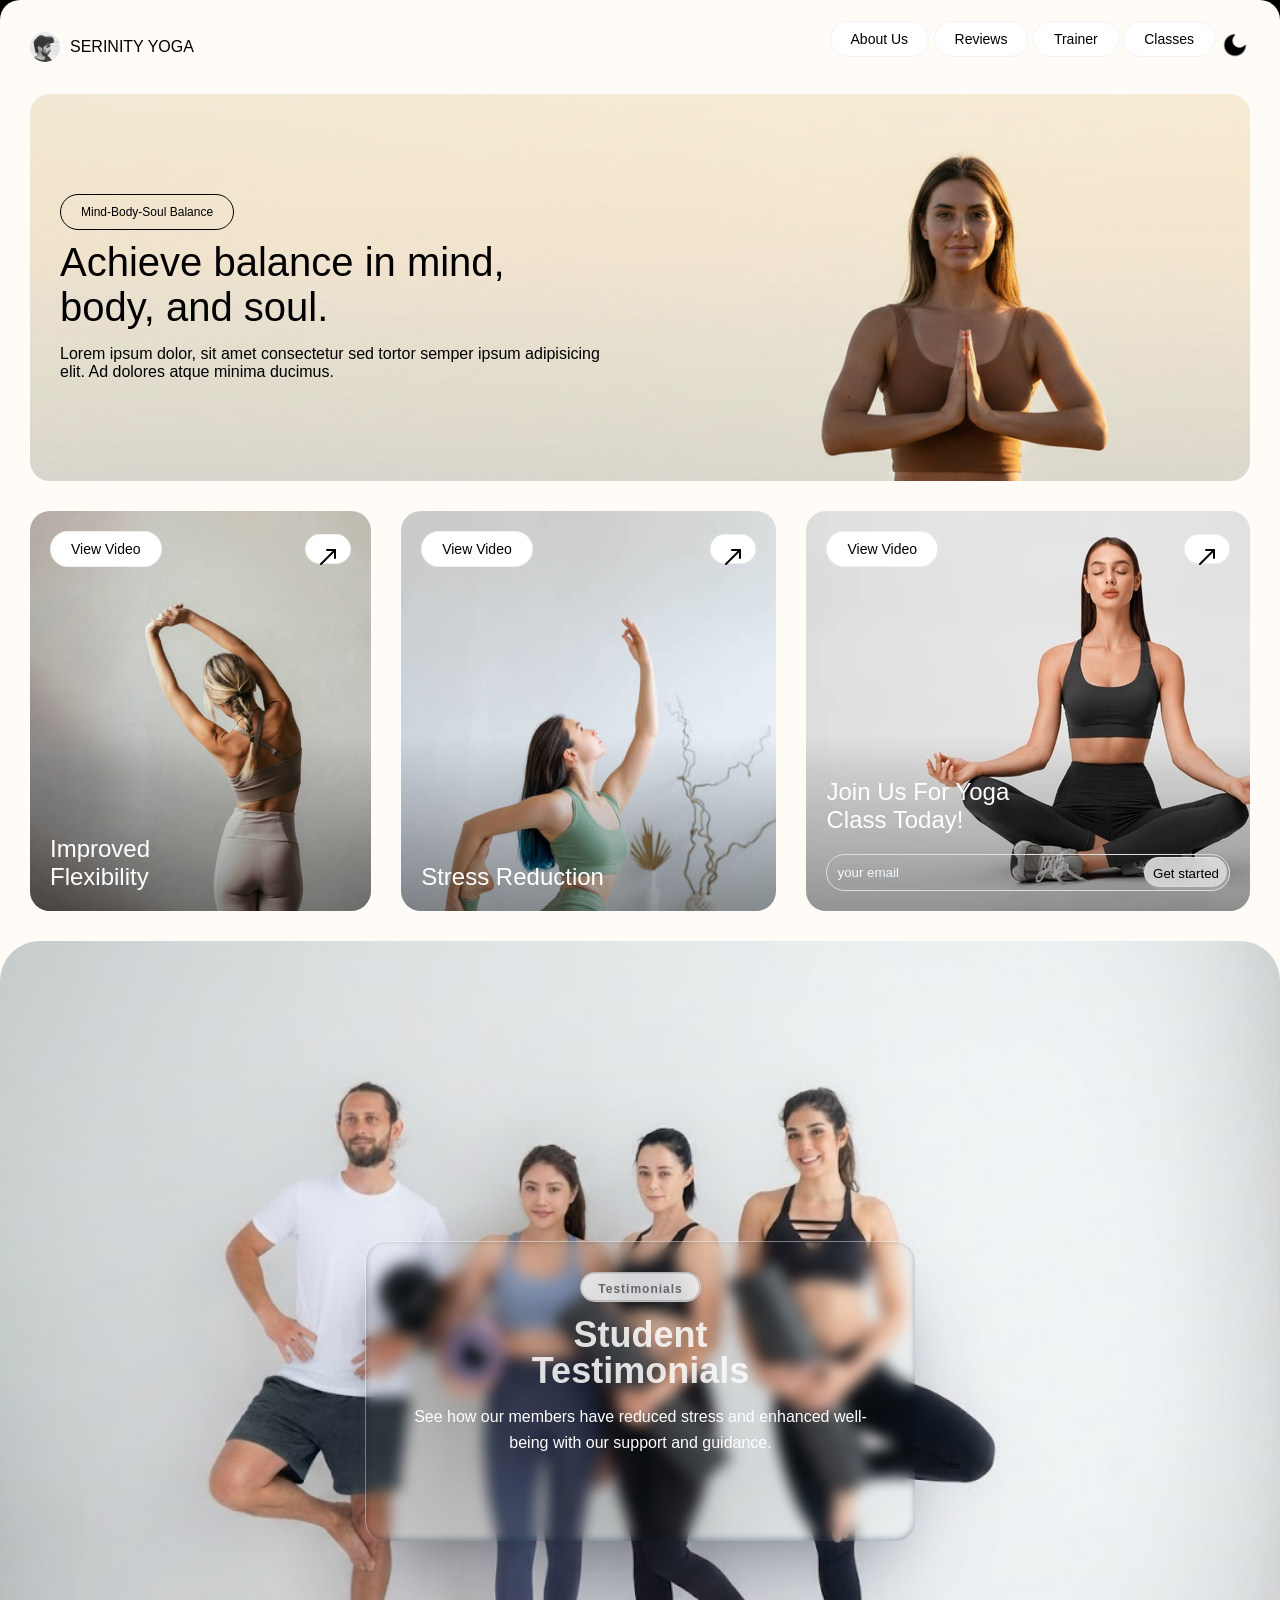
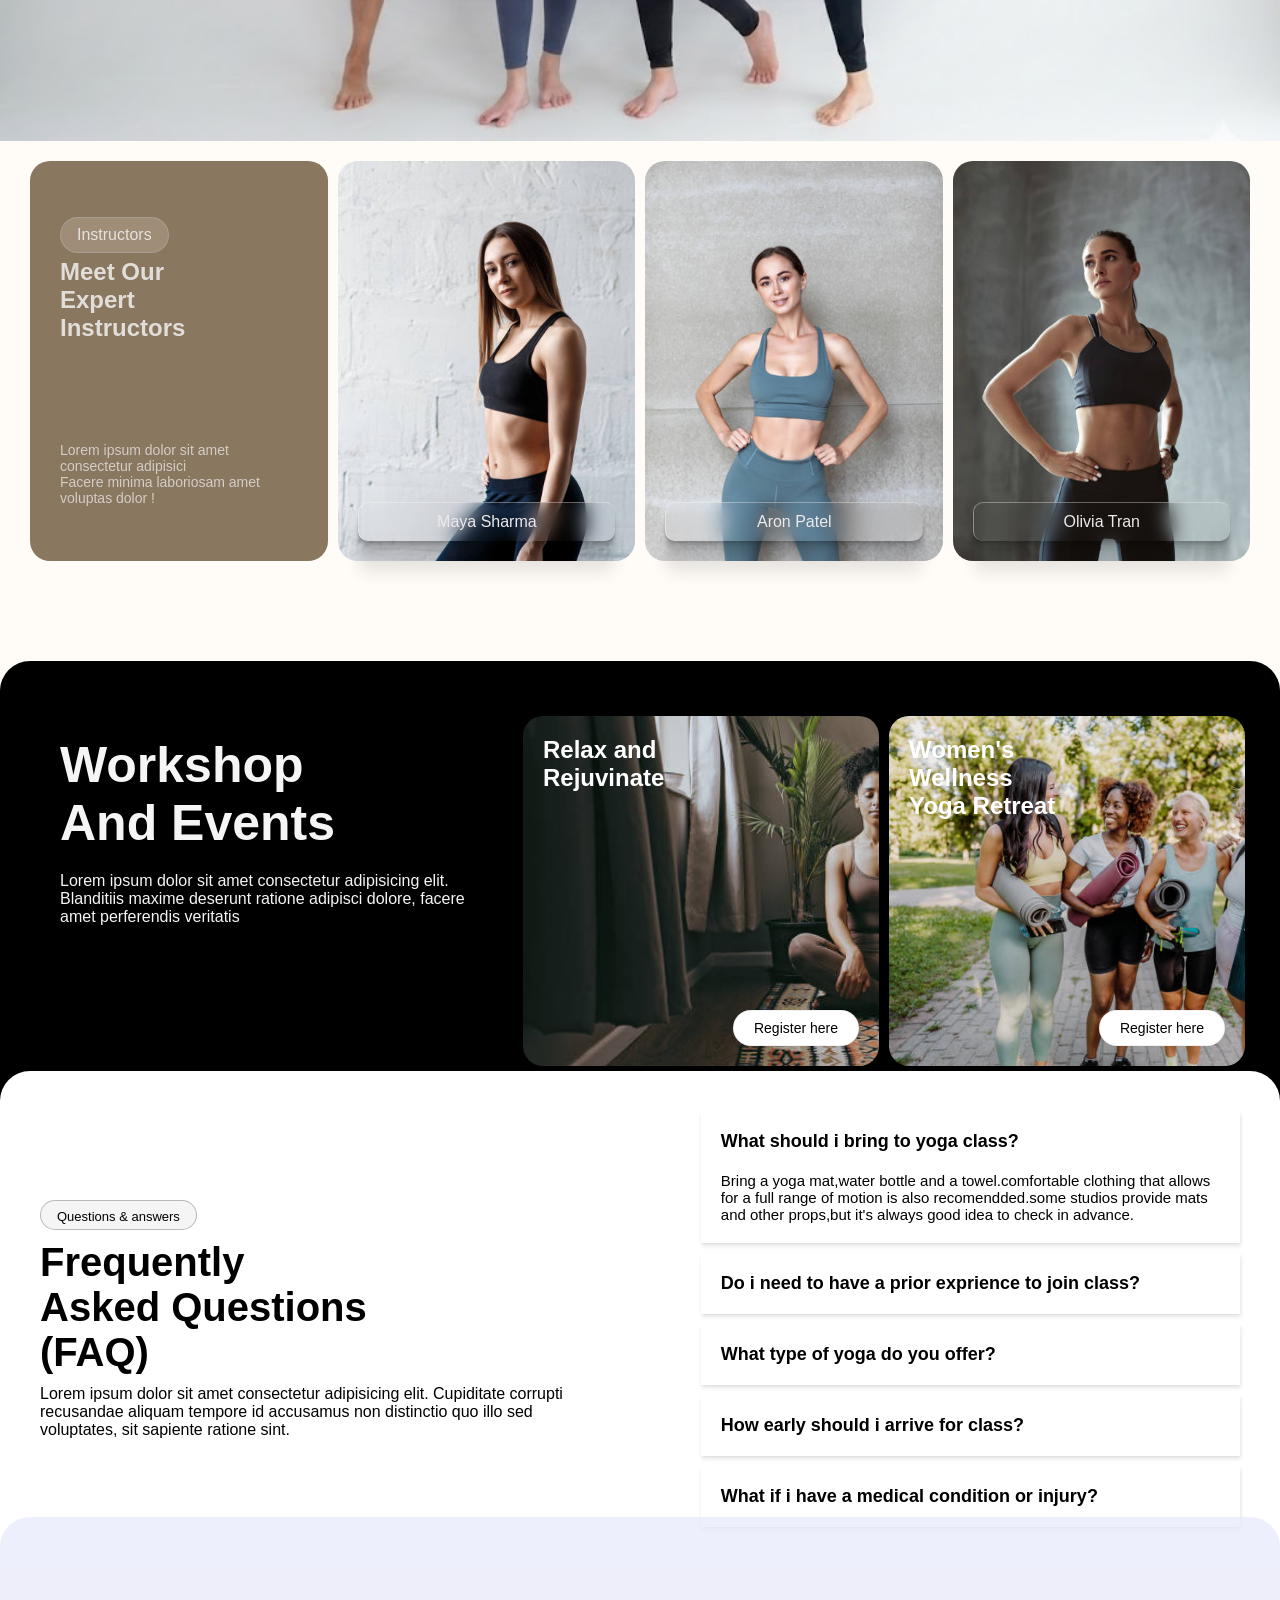
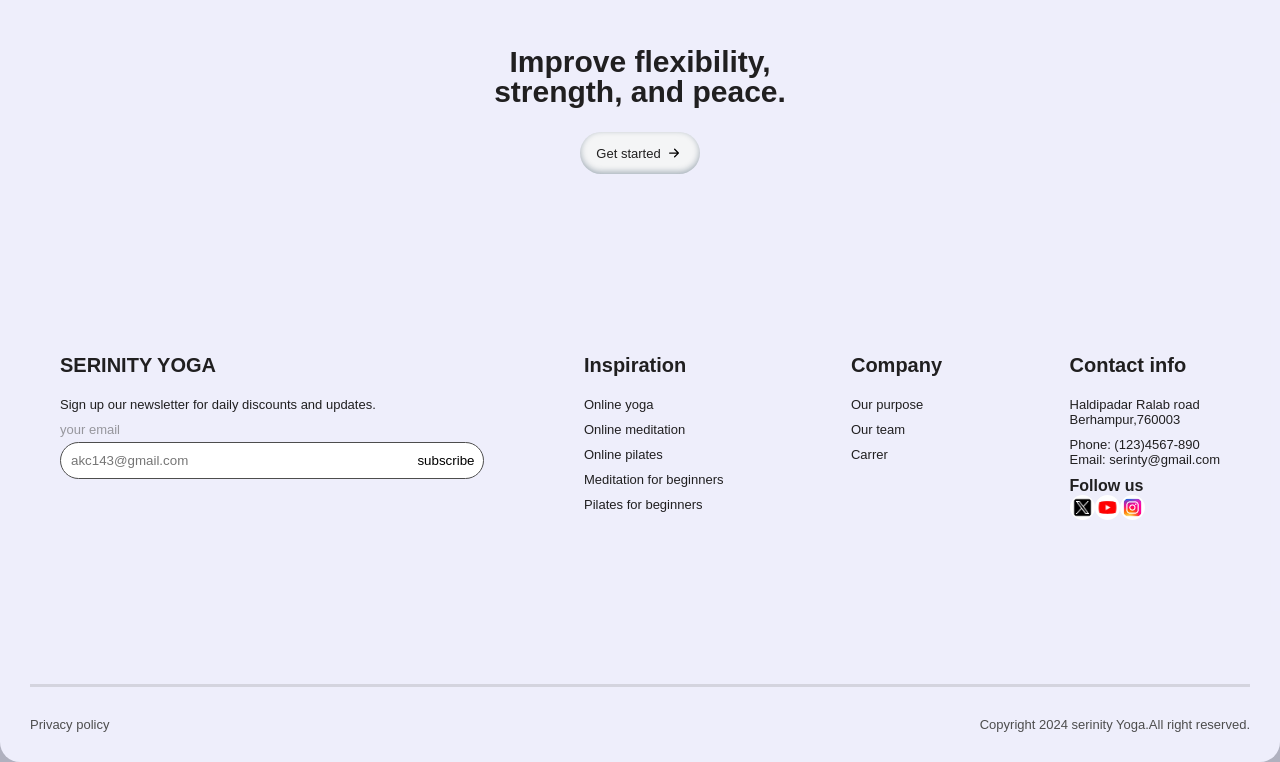
==== commit 1ad65e19: "init" ====
--- a/index.html
+++ b/index.html
@@ -11,12 +11,13 @@
     <link href="https://fonts.googleapis.com/css2?family=Inter:wght@400;600;700&display=swap" rel="stylesheet">
     <link rel="stylesheet" href="responsive.css">
     <link rel="stylesheet" href="util.css">
+    <link rel="stylesheet" href="dark-mode.css">
 </head>
 
 <body>
     <div id="mobile-menu">
         <div class="fade-animation">
-            <button onclick="toogleMenu()">close</button>
+            <button onclick="toogleMenu()"><img src="img/cross icon.png"></button>
             <a href="">about us</a>
             <a href="">reviews</a>
             <a href="">trainer</a>
@@ -34,7 +35,8 @@
             <a href="">trainer</a>
             <a href="">classes</a>
         </div>
-        <button onclick="toogleMenu()">menu</button>
+       <div id="darkmode"> <img src="img/moon-icon.png" id="darkmode-icon"></div>
+        <button onclick="toogleMenu()"><img src="img/menu icon.png"></button>
     </nav>
     <div class="layout">
         <div class="header-content">
--- a/index.css
+++ b/index.css
@@ -8,7 +8,7 @@
 }
 
 html {
-    background-color: black;
+    background-color: rgb(0, 0, 0);
     height: 100%;
 }
 
@@ -24,6 +24,7 @@
     padding: 30px;
     display: flex;
     justify-content: space-between;
+    
 
 }
 
@@ -206,7 +207,7 @@
     border-top: 1px solid rgba(255, 255, 255, 0.411);
     border-left: 1px solid rgba(255, 255, 255, 0.355);
     box-shadow: 3px 3px 3px rgba(255, 255, 255, 0.146);
-    box-shadow: rgba(50, 50, 93, 0.25) 0px 50px 100px -20px, rgba(0, 0, 0, 0.3) 0px 30px 60px -30px, rgba(10, 37, 64, 0.35) 0px -2px 6px 0px inset;
+    /* box-shadow: rgba(50, 50, 93, 0.25) 0px 50px 100px -20px, rgba(0, 0, 0, 0.3) 0px 30px 60px -30px, rgba(10, 37, 64, 0.35) 0px -2px 6px 0px inset; */
 
 }
 
@@ -275,7 +276,7 @@
     width: 300px;
     /* background: url(img/plane\ bg\ 5.jpg); */
     background-size: cover;
-    box-shadow: rgba(50, 50, 93, 0.25) 0px 50px 100px -20px, rgba(0, 0, 0, 0.3) 0px 30px 60px -30px, rgba(10, 37, 64, 0.35) 0px -2px 6px 0px inset;
+    /* box-shadow: rgba(50, 50, 93, 0.25) 0px 50px 100px -20px, rgba(0, 0, 0, 0.3) 0px 30px 60px -30px, rgba(10, 37, 64, 0.35) 0px -2px 6px 0px inset; */
 
 }
 
@@ -310,7 +311,7 @@
     border-radius: 20px;
     height: 400px;
     width: 300px;
-    box-shadow: rgba(50, 50, 93, 0.25) 0px 50px 100px -20px, rgba(0, 0, 0, 0.3) 0px 30px 60px -30px, rgba(10, 37, 64, 0.35) 0px -2px 6px 0px inset;
+    /* box-shadow: rgba(50, 50, 93, 0.25) 0px 50px 100px -20px, rgba(0, 0, 0, 0.3) 0px 30px 60px -30px, rgba(10, 37, 64, 0.35) 0px -2px 6px 0px inset; */
 
 }
 
@@ -325,7 +326,7 @@
     border-radius: 20px;
     height: 400px;
     width: 300px;
-    box-shadow: rgba(50, 50, 93, 0.25) 0px 50px 100px -20px, rgba(0, 0, 0, 0.3) 0px 30px 60px -30px, rgba(10, 37, 64, 0.35) 0px -2px 6px 0px inset;
+    /* box-shadow: rgba(50, 50, 93, 0.25) 0px 50px 100px -20px, rgba(0, 0, 0, 0.3) 0px 30px 60px -30px, rgba(10, 37, 64, 0.35) 0px -2px 6px 0px inset; */
 }
 
 .box4 {
@@ -338,7 +339,7 @@
     border-radius: 20px;
     height: 400px;
     width: 300px;
-    box-shadow: rgba(50, 50, 93, 0.25) 0px 50px 100px -20px, rgba(0, 0, 0, 0.3) 0px 30px 60px -30px, rgba(10, 37, 64, 0.35) 0px -2px 6px 0px inset;
+    /* box-shadow: rgba(50, 50, 93, 0.25) 0px 50px 100px -20px, rgba(0, 0, 0, 0.3) 0px 30px 60px -30px, rgba(10, 37, 64, 0.35) 0px -2px 6px 0px inset; */
 }
 
 .box {
@@ -386,7 +387,7 @@
     text-align: left;
     justify-content: space-between;
     background-color: rgb(0, 0, 0);
-    height: 600px;
+    /* height: 600px; */
     border-radius: 30px 30px 0px 0px;
     padding: 30px;
 }
@@ -471,7 +472,7 @@
     align-items: center;
     text-align: left;
     justify-content: space-between;
-    height: 600px;
+    /* height: 600px; */
     padding: 30px;
     border-radius: 30px 30px 0px 0px;
     background-color: white;
@@ -540,8 +541,10 @@
     padding: 30px;
     background-color: #e9eafdc1;
     border-radius: 30px 30px 0px 0px;
-    margin-top: -50px;
+    margin-top: -100px;
     color: rgba(17, 16, 16, 0.934);
+    z-index: 100;
+    position: relative;
 }
 
 .flex-column {
@@ -640,17 +643,10 @@
     margin-bottom: 10px;
 }
 
-
-
-
-
 .no-border {
     border: none;
     outline: none;
 }
-
-
-
 
 
 .copyright-container {
@@ -682,4 +678,4 @@
     position: absolute;
     top: 3.5px;
     right: 3.5px;
-}
+}
--- a/util.css
+++ b/util.css
@@ -19,6 +19,16 @@
     gap: 20px;
     backdrop-filter: blur(10px);
 }
+button img{
+    width: 30px;
+    object-fit: cover;
+}
+button{
+    background-color: white;
+    border: 1px solid rgba(128, 128, 128, 0.278) ;
+    height:30px;
+    border-radius: 5px;
+}
 
 .fade-animation {
     animation: fade 0.3s ease-in-out;
--- a/dark-mode.css
+++ b/dark-mode.css
@@ -0,0 +1,18 @@
+#darkmode-icon{
+    width: 30px;
+    cursor:pointer;
+    margin-left: 5px;
+    /* background-color: white; */
+}
+.nav-link{
+    flex: 1;
+    text-align:right;
+}
+body.darkmode{
+    background-color: rgb(39, 39, 39);
+}
+
+body.darkmode #darkmode-icon{
+    background-color: rgba(255, 254, 254, 0.903);
+    border-radius: 5px;
+}
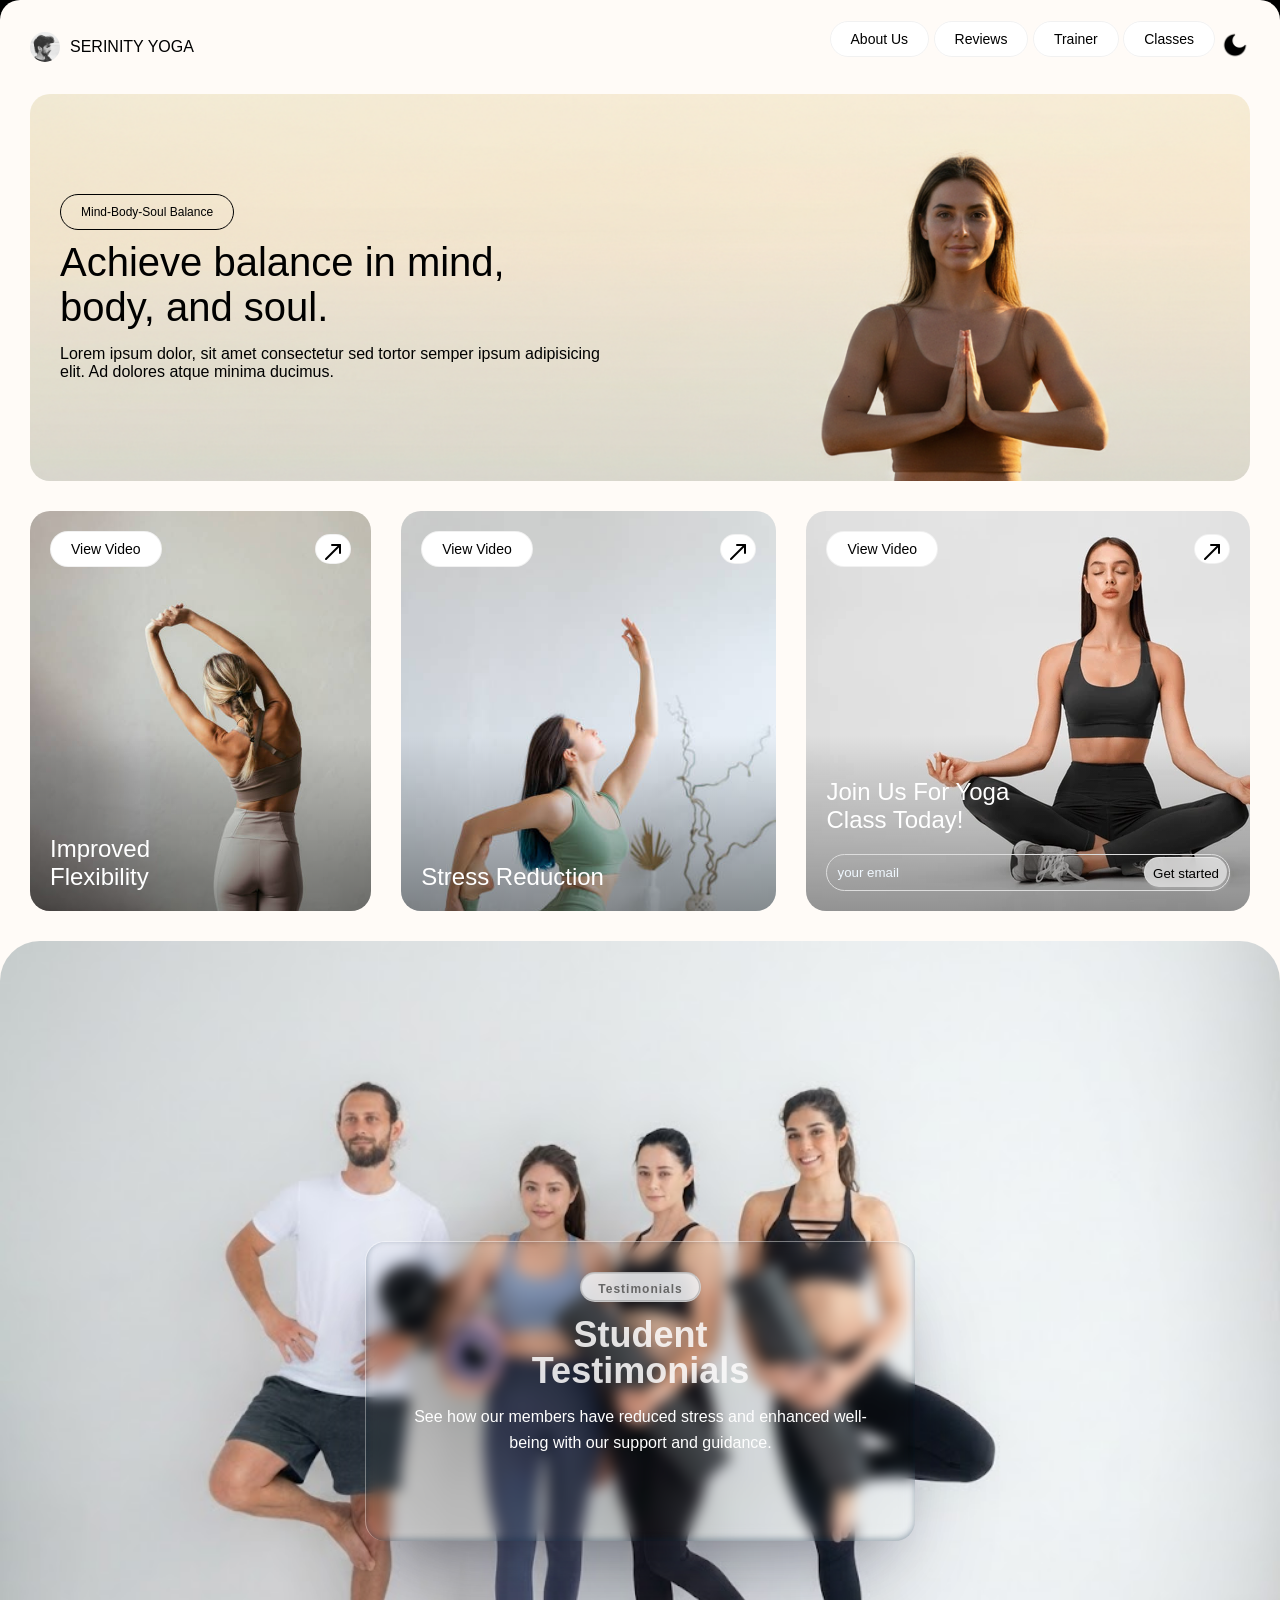
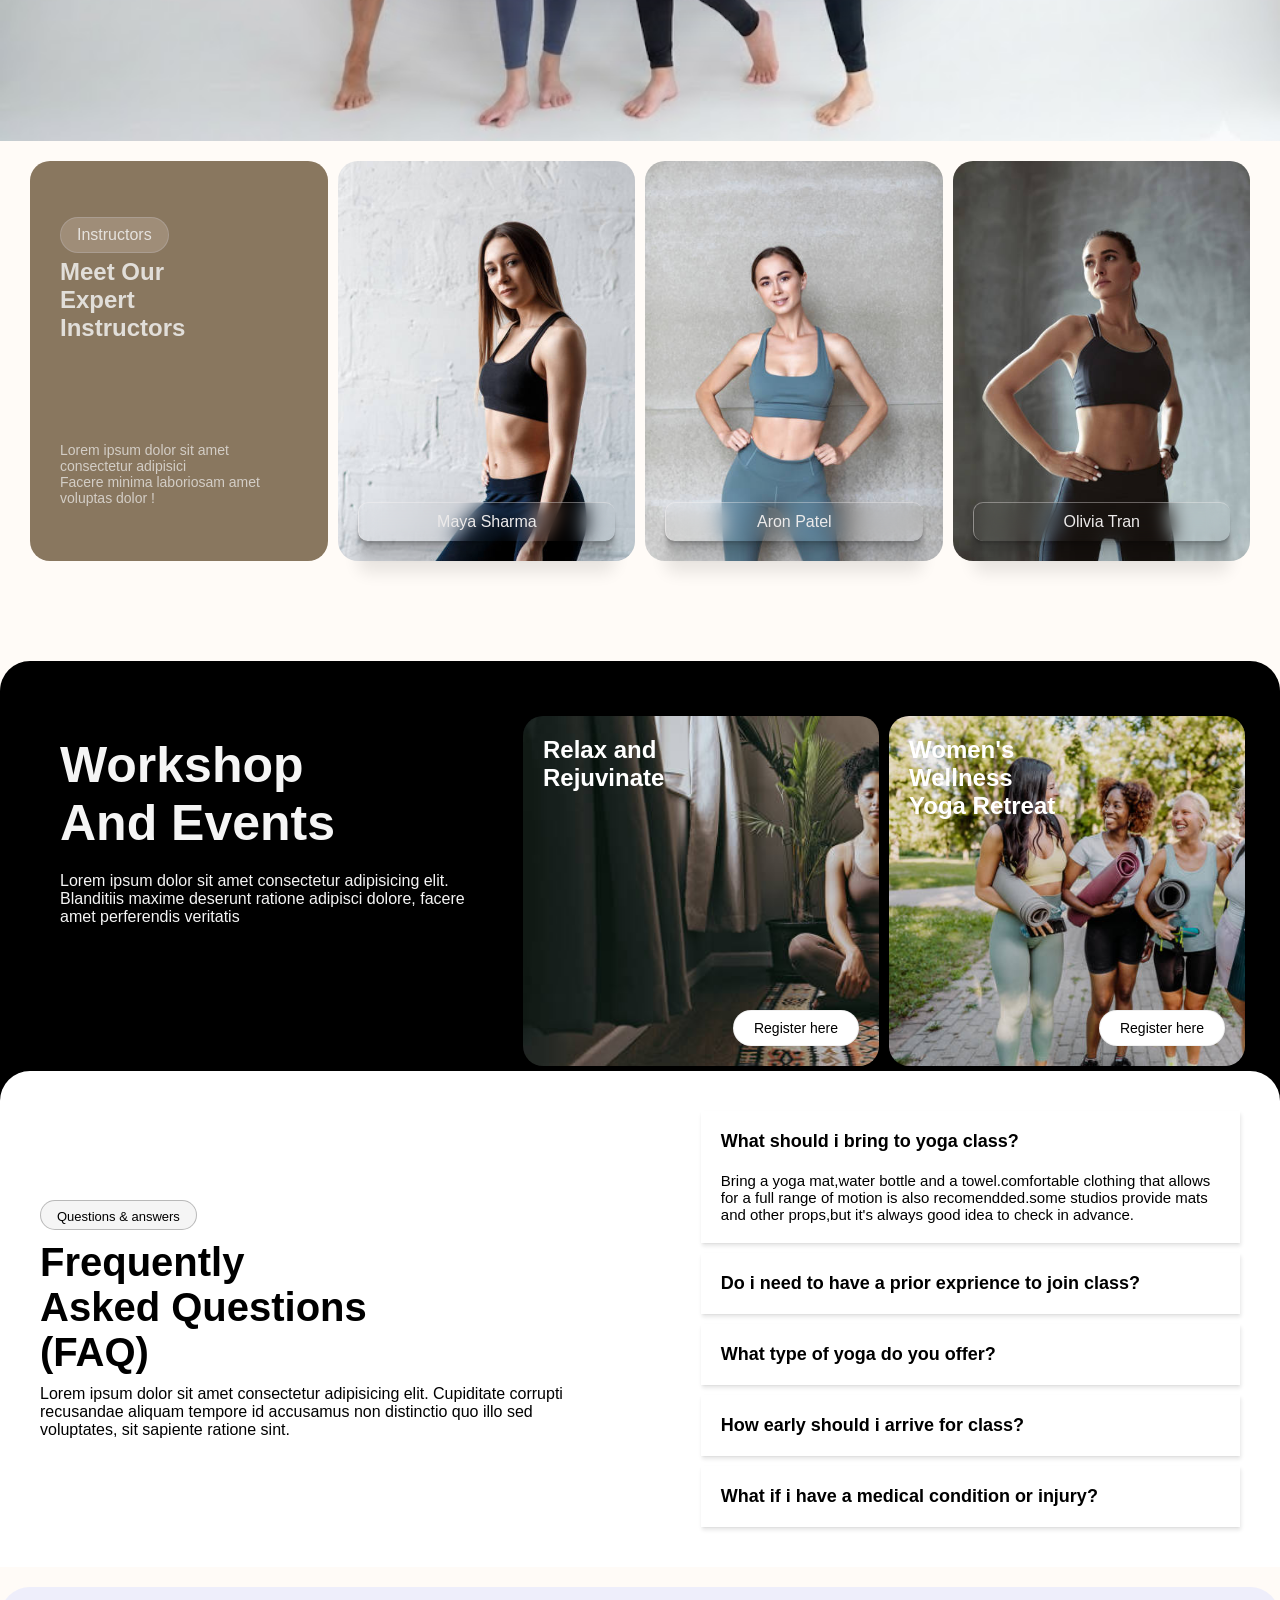
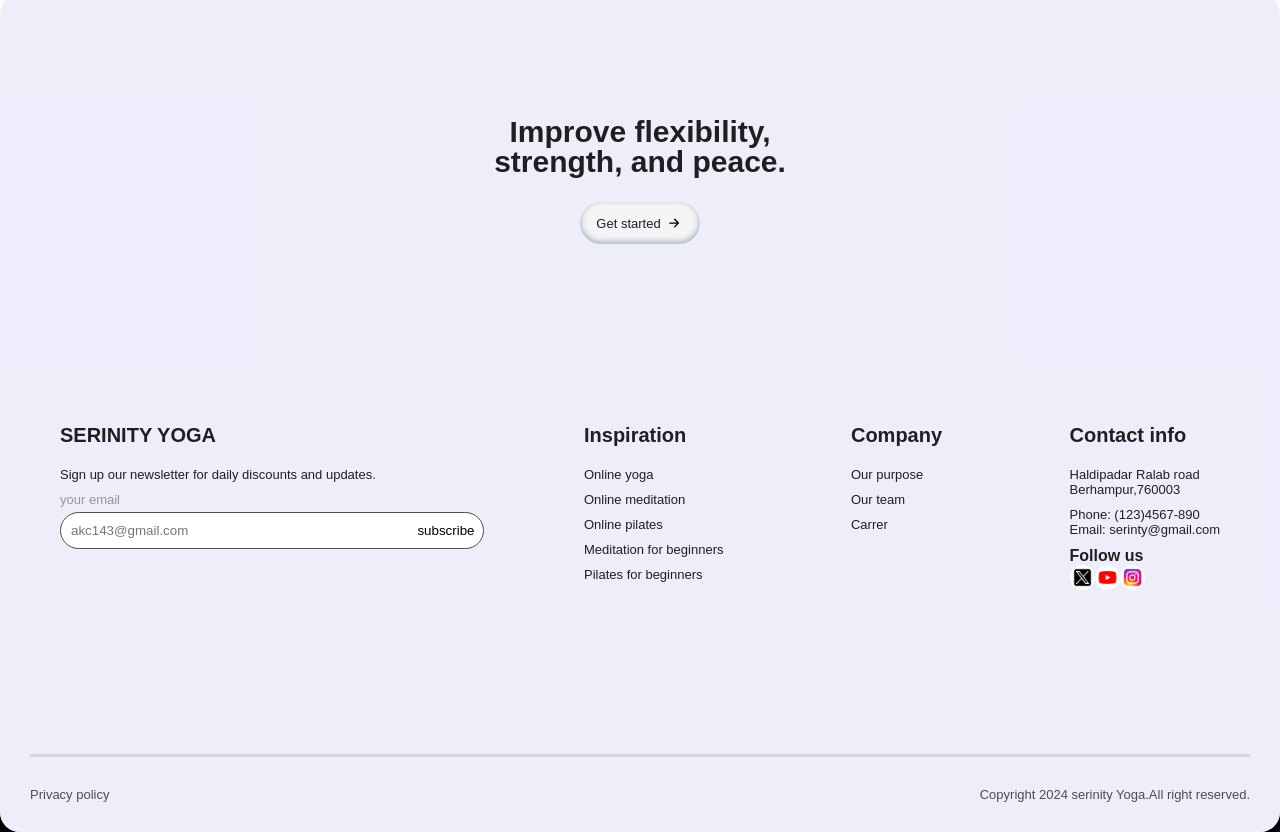
==== commit 8887defc: "some-bugs-fixed" ====
--- a/index.html
+++ b/index.html
@@ -52,7 +52,7 @@
             <div class="overlay"></div>
             <div class="card-heading-holder">
                 <div>view video</div>
-                <button>
+                <button class="aroow-holder">
                     <img src="./img/arrow-right-top.svg" alt="">
                 </button>
             </div>
@@ -64,7 +64,7 @@
             <div class="overlay"></div>
             <div class="card-heading-holder">
                 <div>view video</div>
-                <button>
+                <button class="arrow-holder">
                     <img src="./img/arrow-right-top.svg" alt="">
                 </button>
             </div>
@@ -76,7 +76,7 @@
             <div class="overlay"></div>
             <div class="card-heading-holder">
                 <div>view video</div>
-                <button>
+                <button class="arrow-holder">
                     <img src="./img/arrow-right-top.svg" alt="">
                 </button>
             </div>
--- a/index.css
+++ b/index.css
@@ -678,4 +678,8 @@
     position: absolute;
     top: 3.5px;
     right: 3.5px;
-}+}
+html,body{
+        max-width: 100%;
+        overflow-x: hidden;
+    }
--- a/responsive.css
+++ b/responsive.css
@@ -1,4 +1,8 @@
 @media screen and (max-width: 600px) {
+*{
+    /* outline: 5px solid red; */
+}
+   
     nav a {
         display: none;
     }
@@ -204,4 +208,15 @@
         display: none;
     }
 
+}
+.card-heading-holder>button{
+padding: 5px;
+}
+.fotter{
+    margin-top: -30px;
+}
+.fade-animation a{
+    color: #333;
+    font-weight: 500;
+    text-transform: capitalize;
 }
--- a/util.css
+++ b/util.css
@@ -19,14 +19,16 @@
     gap: 20px;
     backdrop-filter: blur(10px);
 }
-button img{
+
+button img {
     width: 30px;
     object-fit: cover;
 }
-button{
+
+button {
     background-color: white;
-    border: 1px solid rgba(128, 128, 128, 0.278) ;
-    height:30px;
+    border: 1px solid rgba(128, 128, 128, 0.278);
+    height: 30px;
     border-radius: 5px;
 }
 
@@ -35,7 +37,7 @@
 }
 
 @keyframes fade {
-    from {
+    from {  
         opacity: 0;
 
     }
